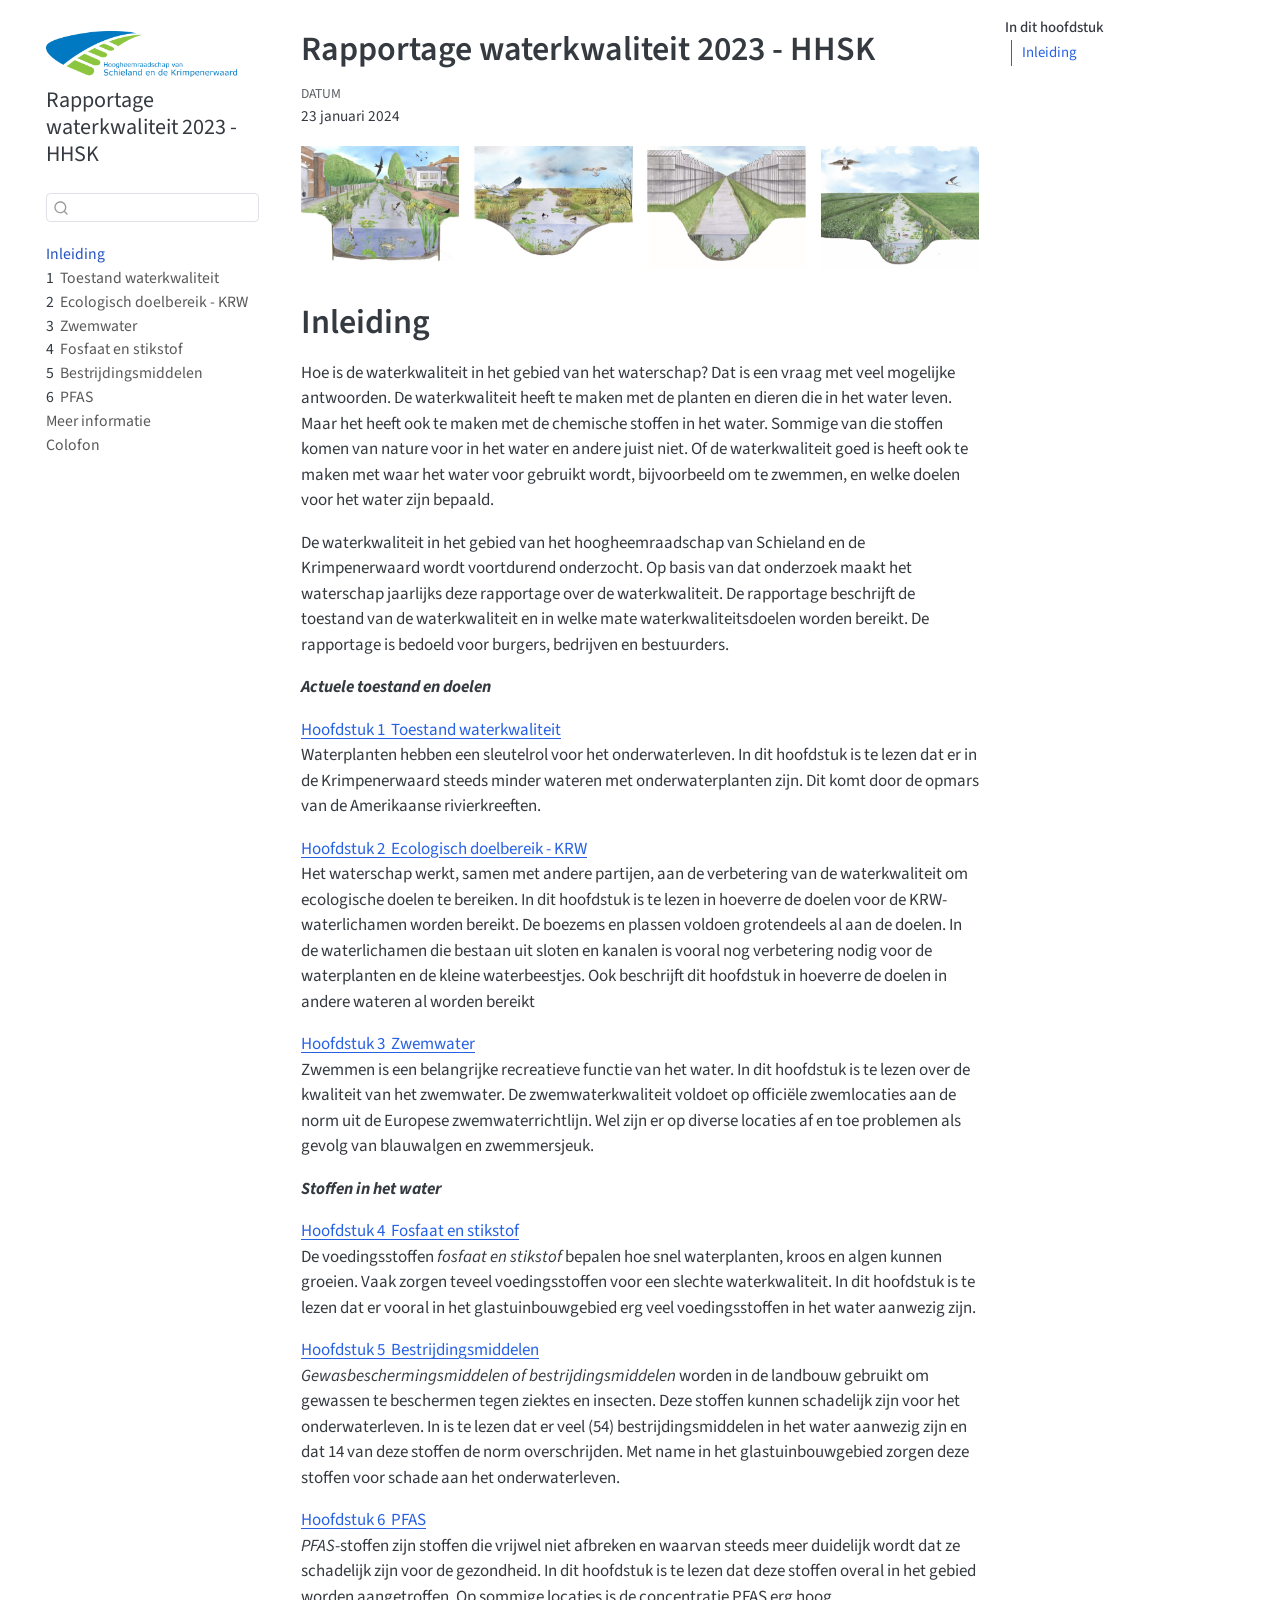
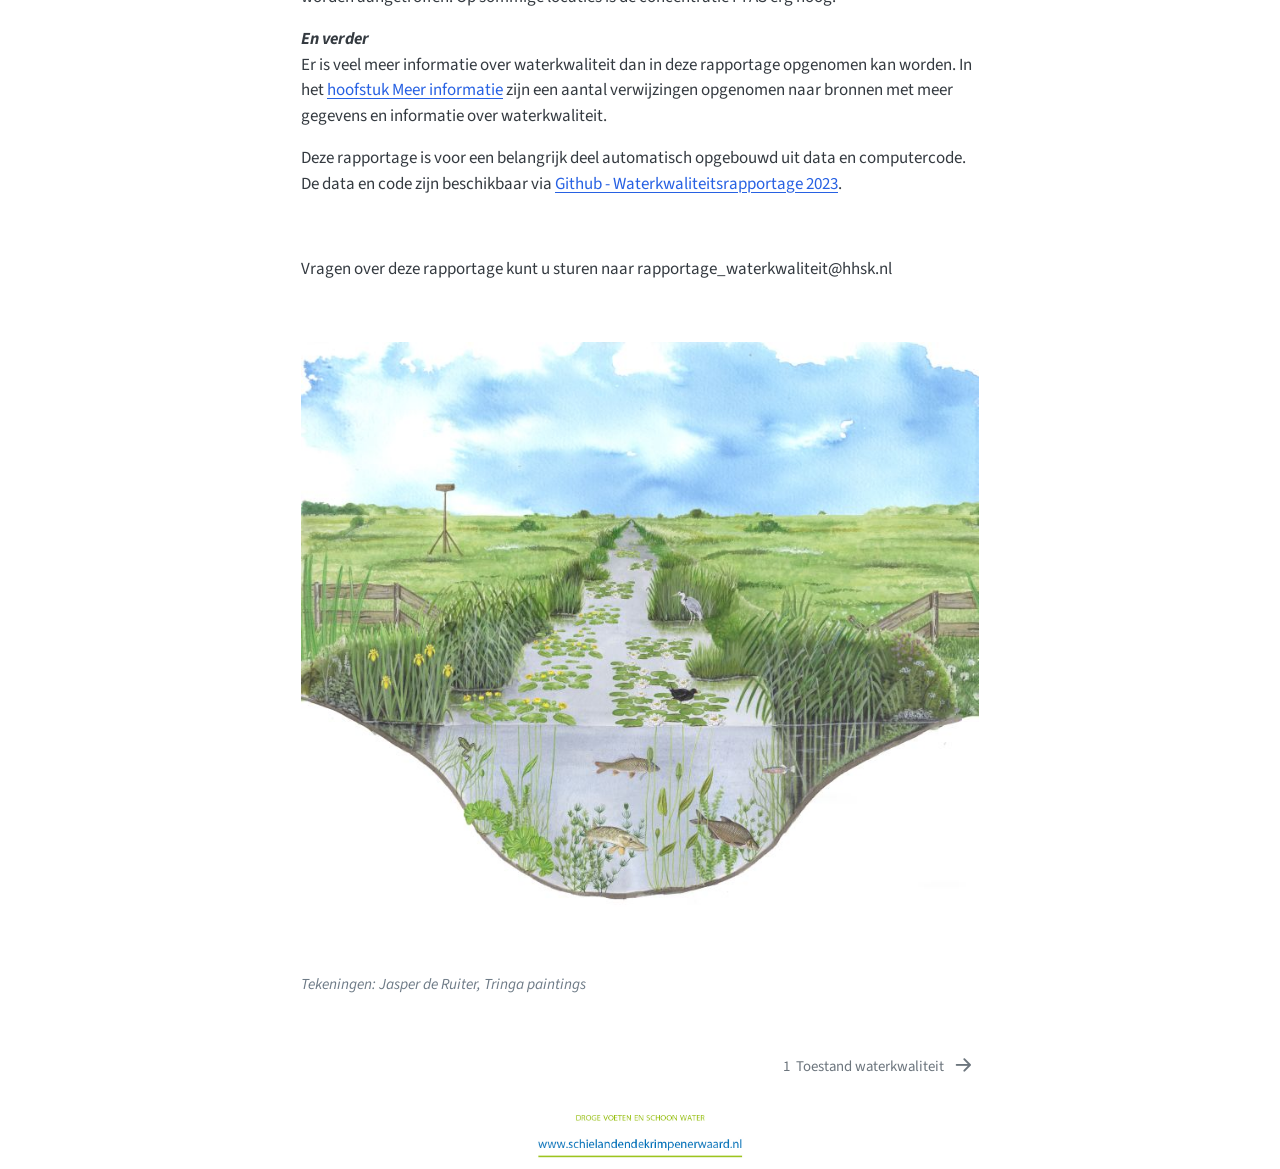
==== _book/index.html @ 118f9ccd "conceptversie" ====
<!DOCTYPE html>
<html xmlns="http://www.w3.org/1999/xhtml" lang="nl" xml:lang="nl"><head>

<meta charset="utf-8">
<meta name="generator" content="quarto-1.4.542">

<meta name="viewport" content="width=device-width, initial-scale=1.0, user-scalable=yes">


<title>Rapportage waterkwaliteit 2023 - HHSK</title>
<style>
code{white-space: pre-wrap;}
span.smallcaps{font-variant: small-caps;}
div.columns{display: flex; gap: min(4vw, 1.5em);}
div.column{flex: auto; overflow-x: auto;}
div.hanging-indent{margin-left: 1.5em; text-indent: -1.5em;}
ul.task-list{list-style: none;}
ul.task-list li input[type="checkbox"] {
  width: 0.8em;
  margin: 0 0.8em 0.2em -1em; /* quarto-specific, see https://github.com/quarto-dev/quarto-cli/issues/4556 */ 
  vertical-align: middle;
}
</style>


<script src="site_libs/quarto-nav/quarto-nav.js"></script>
<script src="site_libs/quarto-nav/headroom.min.js"></script>
<script src="site_libs/clipboard/clipboard.min.js"></script>
<script src="site_libs/quarto-search/autocomplete.umd.js"></script>
<script src="site_libs/quarto-search/fuse.min.js"></script>
<script src="site_libs/quarto-search/quarto-search.js"></script>
<meta name="quarto:offset" content="./">
<link href="./01-zichtbare-toestand.html" rel="next">
<script src="site_libs/quarto-html/quarto.js"></script>
<script src="site_libs/quarto-html/popper.min.js"></script>
<script src="site_libs/quarto-html/tippy.umd.min.js"></script>
<script src="site_libs/quarto-html/anchor.min.js"></script>
<link href="site_libs/quarto-html/tippy.css" rel="stylesheet">
<link href="site_libs/quarto-html/quarto-syntax-highlighting.css" rel="stylesheet" id="quarto-text-highlighting-styles">
<script src="site_libs/bootstrap/bootstrap.min.js"></script>
<link href="site_libs/bootstrap/bootstrap-icons.css" rel="stylesheet">
<link href="site_libs/bootstrap/bootstrap.min.css" rel="stylesheet" id="quarto-bootstrap" data-mode="light">
<script id="quarto-search-options" type="application/json">{
  "location": "sidebar",
  "copy-button": false,
  "collapse-after": 3,
  "panel-placement": "start",
  "type": "textbox",
  "limit": 50,
  "keyboard-shortcut": [
    "f",
    "/",
    "s"
  ],
  "show-item-context": false,
  "language": {
    "search-no-results-text": "Geen resultaten",
    "search-matching-documents-text": "Gevonden documenten",
    "search-copy-link-title": "Kopieer link om te zoeken",
    "search-hide-matches-text": "Extra overeenkomsten verbergen",
    "search-more-match-text": "meer overeenkomst in dit document",
    "search-more-matches-text": "meer overeenkomsten in dit document",
    "search-clear-button-title": "Wissen",
    "search-text-placeholder": "",
    "search-detached-cancel-button-title": "Annuleren",
    "search-submit-button-title": "Verzenden",
    "search-label": "Zoeken"
  }
}</script>


<link rel="stylesheet" href="styles_wklrap.css">
<meta property="og:title" content="Rapportage waterkwaliteit 2023 - HHSK">
<meta property="og:description" content="">
<meta property="og:site_name" content="Rapportage waterkwaliteit 2023 - HHSK">
<meta name="twitter:title" content="Rapportage waterkwaliteit 2023 - HHSK">
<meta name="twitter:description" content="">
<meta name="twitter:card" content="summary">
</head>

<body class="nav-sidebar floating">

<div id="quarto-search-results"></div>
  <header id="quarto-header" class="headroom fixed-top">
  <nav class="quarto-secondary-nav">
    <div class="container-fluid d-flex">
      <button type="button" class="quarto-btn-toggle btn" data-bs-toggle="collapse" data-bs-target=".quarto-sidebar-collapse-item" aria-controls="quarto-sidebar" aria-expanded="false" aria-label="Schakel zijbalknavigatie" onclick="if (window.quartoToggleHeadroom) { window.quartoToggleHeadroom(); }">
        <i class="bi bi-layout-text-sidebar-reverse"></i>
      </button>
        <nav class="quarto-page-breadcrumbs" aria-label="breadcrumb"><ol class="breadcrumb"><li class="breadcrumb-item"><a href="./index.html">Inleiding</a></li></ol></nav>
        <a class="flex-grow-1" role="button" data-bs-toggle="collapse" data-bs-target=".quarto-sidebar-collapse-item" aria-controls="quarto-sidebar" aria-expanded="false" aria-label="Schakel zijbalknavigatie" onclick="if (window.quartoToggleHeadroom) { window.quartoToggleHeadroom(); }">      
        </a>
      <button type="button" class="btn quarto-search-button" aria-label="" onclick="window.quartoOpenSearch();">
        <i class="bi bi-search"></i>
      </button>
    </div>
  </nav>
</header>
<!-- content -->
<div id="quarto-content" class="quarto-container page-columns page-rows-contents page-layout-article">
<!-- sidebar -->
  <nav id="quarto-sidebar" class="sidebar collapse collapse-horizontal quarto-sidebar-collapse-item sidebar-navigation floating overflow-auto">
    <div class="pt-lg-2 mt-2 text-left sidebar-header sidebar-header-stacked">
      <a href="./index.html" class="sidebar-logo-link">
      <img src="./images/logo_hhsk.png" alt="" class="sidebar-logo py-0 d-lg-inline d-none">
      </a>
    <div class="sidebar-title mb-0 py-0">
      <a href="./">Rapportage waterkwaliteit 2023 - HHSK</a> 
    </div>
      </div>
        <div class="mt-2 flex-shrink-0 align-items-center">
        <div class="sidebar-search">
        <div id="quarto-search" class="" title="Zoeken"></div>
        </div>
        </div>
    <div class="sidebar-menu-container"> 
    <ul class="list-unstyled mt-1">
        <li class="sidebar-item">
  <div class="sidebar-item-container"> 
  <a href="./index.html" class="sidebar-item-text sidebar-link active">
 <span class="menu-text">Inleiding</span></a>
  </div>
</li>
        <li class="sidebar-item">
  <div class="sidebar-item-container"> 
  <a href="./01-zichtbare-toestand.html" class="sidebar-item-text sidebar-link">
 <span class="menu-text"><span class="chapter-number">1</span>&nbsp; <span class="chapter-title">Toestand waterkwaliteit</span></span></a>
  </div>
</li>
        <li class="sidebar-item">
  <div class="sidebar-item-container"> 
  <a href="./02-krw.html" class="sidebar-item-text sidebar-link">
 <span class="menu-text"><span class="chapter-number">2</span>&nbsp; <span class="chapter-title">Ecologisch doelbereik - KRW</span></span></a>
  </div>
</li>
        <li class="sidebar-item">
  <div class="sidebar-item-container"> 
  <a href="./04-zwemwater.html" class="sidebar-item-text sidebar-link">
 <span class="menu-text"><span class="chapter-number">3</span>&nbsp; <span class="chapter-title">Zwemwater</span></span></a>
  </div>
</li>
        <li class="sidebar-item">
  <div class="sidebar-item-container"> 
  <a href="./05-nutrienten.html" class="sidebar-item-text sidebar-link">
 <span class="menu-text"><span class="chapter-number">4</span>&nbsp; <span class="chapter-title">Fosfaat en stikstof</span></span></a>
  </div>
</li>
        <li class="sidebar-item">
  <div class="sidebar-item-container"> 
  <a href="./06-bestrijdingsmiddelen.html" class="sidebar-item-text sidebar-link">
 <span class="menu-text"><span class="chapter-number">5</span>&nbsp; <span class="chapter-title">Bestrijdingsmiddelen</span></span></a>
  </div>
</li>
        <li class="sidebar-item">
  <div class="sidebar-item-container"> 
  <a href="./07-PFAS.html" class="sidebar-item-text sidebar-link">
 <span class="menu-text"><span class="chapter-number">6</span>&nbsp; <span class="chapter-title">PFAS</span></span></a>
  </div>
</li>
        <li class="sidebar-item">
  <div class="sidebar-item-container"> 
  <a href="./09-meer_info.html" class="sidebar-item-text sidebar-link">
 <span class="menu-text">Meer informatie</span></a>
  </div>
</li>
        <li class="sidebar-item">
  <div class="sidebar-item-container"> 
  <a href="./98-colofon.html" class="sidebar-item-text sidebar-link">
 <span class="menu-text">Colofon</span></a>
  </div>
</li>
    </ul>
    </div>
</nav>
<div id="quarto-sidebar-glass" class="quarto-sidebar-collapse-item" data-bs-toggle="collapse" data-bs-target=".quarto-sidebar-collapse-item"></div>
<!-- margin-sidebar -->
    <div id="quarto-margin-sidebar" class="sidebar margin-sidebar">
        <nav id="TOC" role="doc-toc" class="toc-active">
    <h2 id="toc-title">In dit hoofdstuk</h2>
   
  <ul>
  <li><a href="#inleiding" id="toc-inleiding" class="nav-link active" data-scroll-target="#inleiding">Inleiding</a></li>
  </ul>
</nav>
    </div>
<!-- main -->
<main class="content" id="quarto-document-content">

<header id="title-block-header" class="quarto-title-block default">
<div class="quarto-title">
<h1 class="title">Rapportage waterkwaliteit 2023 - HHSK</h1>
</div>



<div class="quarto-title-meta">

    
    <div>
    <div class="quarto-title-meta-heading">Datum</div>
    <div class="quarto-title-meta-contents">
      <p class="date">23 januari 2024</p>
    </div>
  </div>
  
    
  </div>
  


</header>


<p><img src="images/vier_watergangen_jdr.jpg" class="img-fluid"></p>
<section id="inleiding" class="level1 unnumbered">
<h1 class="unnumbered">Inleiding</h1>
<p>Hoe is de waterkwaliteit in het gebied van het waterschap? Dat is een vraag met veel mogelijke antwoorden. De waterkwaliteit heeft te maken met de planten en dieren die in het water leven. Maar het heeft ook te maken met de chemische stoffen in het water. Sommige van die stoffen komen van nature voor in het water en andere juist niet. Of de waterkwaliteit goed is heeft ook te maken met waar het water voor gebruikt wordt, bijvoorbeeld om te zwemmen, en welke doelen voor het water zijn bepaald.</p>
<p>De waterkwaliteit in het gebied van het hoogheemraadschap van Schieland en de Krimpenerwaard wordt voortdurend onderzocht. Op basis van dat onderzoek maakt het waterschap jaarlijks deze rapportage over de waterkwaliteit. De rapportage beschrijft de toestand van de waterkwaliteit en in welke mate waterkwaliteitsdoelen worden bereikt. De rapportage is bedoeld voor burgers, bedrijven en bestuurders.</p>
<p><strong><em>Actuele toestand en doelen</em></strong></p>
<p><a href="01-zichtbare-toestand.html" class="quarto-xref">Hoofdstuk&nbsp;<span>1&nbsp; Toestand waterkwaliteit</span></a><br>
Waterplanten hebben een sleutelrol voor het onderwaterleven. In dit hoofdstuk is te lezen dat er in de Krimpenerwaard steeds minder wateren met onderwaterplanten zijn. Dit komt door de opmars van de Amerikaanse rivierkreeften.</p>
<p><a href="02-krw.html" class="quarto-xref">Hoofdstuk&nbsp;<span>2&nbsp; Ecologisch doelbereik - KRW</span></a><br>
Het waterschap werkt, samen met andere partijen, aan de verbetering van de waterkwaliteit om ecologische doelen te bereiken. In dit hoofdstuk is te lezen in hoeverre de doelen voor de KRW-waterlichamen worden bereikt. De boezems en plassen voldoen grotendeels al aan de doelen. In de waterlichamen die bestaan uit sloten en kanalen is vooral nog verbetering nodig voor de waterplanten en de kleine waterbeestjes. Ook beschrijft dit hoofdstuk in hoeverre de doelen in andere wateren al worden bereikt</p>
<p><a href="04-zwemwater.html" class="quarto-xref">Hoofdstuk&nbsp;<span>3&nbsp; Zwemwater</span></a><br>
Zwemmen is een belangrijke recreatieve functie van het water. In dit hoofdstuk is te lezen over de kwaliteit van het zwemwater. De zwemwaterkwaliteit voldoet op officiële zwemlocaties aan de norm uit de Europese zwemwaterrichtlijn. Wel zijn er op diverse locaties af en toe problemen als gevolg van blauwalgen en zwemmersjeuk.</p>
<p><strong><em>Stoffen in het water</em></strong></p>
<p><a href="05-nutrienten.html" class="quarto-xref">Hoofdstuk&nbsp;<span>4&nbsp; Fosfaat en stikstof</span></a><br>
De voedingsstoffen <em>fosfaat en stikstof</em> bepalen hoe snel waterplanten, kroos en algen kunnen groeien. Vaak zorgen teveel voedingsstoffen voor een slechte waterkwaliteit. In dit hoofdstuk is te lezen dat er vooral in het glastuinbouwgebied erg veel voedingsstoffen in het water aanwezig zijn.</p>
<p><a href="06-bestrijdingsmiddelen.html" class="quarto-xref">Hoofdstuk&nbsp;<span>5&nbsp; Bestrijdingsmiddelen</span></a><br>
<em>Gewasbeschermingsmiddelen of bestrijdingsmiddelen</em> worden in de landbouw gebruikt om gewassen te beschermen tegen ziektes en insecten. Deze stoffen kunnen schadelijk zijn voor het onderwaterleven. In is te lezen dat er veel (54) bestrijdingsmiddelen in het water aanwezig zijn en dat 14 van deze stoffen de norm overschrijden. Met name in het glastuinbouwgebied zorgen deze stoffen voor schade aan het onderwaterleven.</p>
<p><a href="07-PFAS.html" class="quarto-xref">Hoofdstuk&nbsp;<span>6&nbsp; PFAS</span></a><br>
<em>PFAS</em>-stoffen zijn stoffen die vrijwel niet afbreken en waarvan steeds meer duidelijk wordt dat ze schadelijk zijn voor de gezondheid. In dit hoofdstuk is te lezen dat deze stoffen overal in het gebied worden aangetroffen. Op sommige locaties is de concentratie PFAS erg hoog.</p>
<p><strong><em>En verder</em></strong><br>
Er is veel meer informatie over waterkwaliteit dan in deze rapportage opgenomen kan worden. In het <a href="09-meer_info.html">hoofstuk Meer informatie</a> zijn een aantal verwijzingen opgenomen naar bronnen met meer gegevens en informatie over waterkwaliteit.</p>
<p>Deze rapportage is voor een belangrijk deel automatisch opgebouwd uit data en computercode. De data en code zijn beschikbaar via <a href="https://github.com/HHSK-wkl/wklrap_2023">Github - Waterkwaliteitsrapportage 2023</a>.</p>
<p><br></p>
<p>Vragen over deze rapportage kunt u sturen naar rapportage_waterkwaliteit@hhsk.nl</p>
<p><br></p>
<div class="quarto-figure quarto-figure-center">
<figure class="figure">
<p><img src="images/zomer_veenweide_full_colour_800px.jpg" class="img-fluid figure-img"></p>
<figcaption><em>Tekeningen: Jasper de Ruiter, Tringa paintings</em></figcaption>
</figure>
</div>


</section>

</main> <!-- /main -->
<script id="quarto-html-after-body" type="application/javascript">
window.document.addEventListener("DOMContentLoaded", function (event) {
  const toggleBodyColorMode = (bsSheetEl) => {
    const mode = bsSheetEl.getAttribute("data-mode");
    const bodyEl = window.document.querySelector("body");
    if (mode === "dark") {
      bodyEl.classList.add("quarto-dark");
      bodyEl.classList.remove("quarto-light");
    } else {
      bodyEl.classList.add("quarto-light");
      bodyEl.classList.remove("quarto-dark");
    }
  }
  const toggleBodyColorPrimary = () => {
    const bsSheetEl = window.document.querySelector("link#quarto-bootstrap");
    if (bsSheetEl) {
      toggleBodyColorMode(bsSheetEl);
    }
  }
  toggleBodyColorPrimary();  
  const icon = "";
  const anchorJS = new window.AnchorJS();
  anchorJS.options = {
    placement: 'right',
    icon: icon
  };
  anchorJS.add('.anchored');
  const isCodeAnnotation = (el) => {
    for (const clz of el.classList) {
      if (clz.startsWith('code-annotation-')) {                     
        return true;
      }
    }
    return false;
  }
  const clipboard = new window.ClipboardJS('.code-copy-button', {
    text: function(trigger) {
      const codeEl = trigger.previousElementSibling.cloneNode(true);
      for (const childEl of codeEl.children) {
        if (isCodeAnnotation(childEl)) {
          childEl.remove();
        }
      }
      return codeEl.innerText;
    }
  });
  clipboard.on('success', function(e) {
    // button target
    const button = e.trigger;
    // don't keep focus
    button.blur();
    // flash "checked"
    button.classList.add('code-copy-button-checked');
    var currentTitle = button.getAttribute("title");
    button.setAttribute("title", "Gekopieerd!");
    let tooltip;
    if (window.bootstrap) {
      button.setAttribute("data-bs-toggle", "tooltip");
      button.setAttribute("data-bs-placement", "left");
      button.setAttribute("data-bs-title", "Gekopieerd!");
      tooltip = new bootstrap.Tooltip(button, 
        { trigger: "manual", 
          customClass: "code-copy-button-tooltip",
          offset: [0, -8]});
      tooltip.show();    
    }
    setTimeout(function() {
      if (tooltip) {
        tooltip.hide();
        button.removeAttribute("data-bs-title");
        button.removeAttribute("data-bs-toggle");
        button.removeAttribute("data-bs-placement");
      }
      button.setAttribute("title", currentTitle);
      button.classList.remove('code-copy-button-checked');
    }, 1000);
    // clear code selection
    e.clearSelection();
  });
  function tippyHover(el, contentFn, onTriggerFn, onUntriggerFn) {
    const config = {
      allowHTML: true,
      maxWidth: 500,
      delay: 100,
      arrow: false,
      appendTo: function(el) {
          return el.parentElement;
      },
      interactive: true,
      interactiveBorder: 10,
      theme: 'quarto',
      placement: 'bottom-start',
    };
    if (contentFn) {
      config.content = contentFn;
    }
    if (onTriggerFn) {
      config.onTrigger = onTriggerFn;
    }
    if (onUntriggerFn) {
      config.onUntrigger = onUntriggerFn;
    }
    window.tippy(el, config); 
  }
  const noterefs = window.document.querySelectorAll('a[role="doc-noteref"]');
  for (var i=0; i<noterefs.length; i++) {
    const ref = noterefs[i];
    tippyHover(ref, function() {
      // use id or data attribute instead here
      let href = ref.getAttribute('data-footnote-href') || ref.getAttribute('href');
      try { href = new URL(href).hash; } catch {}
      const id = href.replace(/^#\/?/, "");
      const note = window.document.getElementById(id);
      return note.innerHTML;
    });
  }
  const xrefs = window.document.querySelectorAll('a.quarto-xref');
  const processXRef = (id, note) => {
    // Strip column container classes
    const stripColumnClz = (el) => {
      el.classList.remove("page-full", "page-columns");
      if (el.children) {
        for (const child of el.children) {
          stripColumnClz(child);
        }
      }
    }
    stripColumnClz(note)
    if (id === null || id.startsWith('sec-')) {
      // Special case sections, only their first couple elements
      const container = document.createElement("div");
      if (note.children && note.children.length > 2) {
        container.appendChild(note.children[0].cloneNode(true));
        for (let i = 1; i < note.children.length; i++) {
          const child = note.children[i];
          if (child.tagName === "P" && child.innerText === "") {
            continue;
          } else {
            container.appendChild(child.cloneNode(true));
            break;
          }
        }
        if (window.Quarto?.typesetMath) {
          window.Quarto.typesetMath(container);
        }
        return container.innerHTML
      } else {
        if (window.Quarto?.typesetMath) {
          window.Quarto.typesetMath(note);
        }
        return note.innerHTML;
      }
    } else {
      // Remove any anchor links if they are present
      const anchorLink = note.querySelector('a.anchorjs-link');
      if (anchorLink) {
        anchorLink.remove();
      }
      if (window.Quarto?.typesetMath) {
        window.Quarto.typesetMath(note);
      }
      return note.innerHTML;
    }
  }
  for (var i=0; i<xrefs.length; i++) {
    const xref = xrefs[i];
    tippyHover(xref, undefined, function(instance) {
      instance.disable();
      let url = xref.getAttribute('href');
      let hash = undefined; 
      if (url.startsWith('#')) {
        hash = url;
      } else {
        try { hash = new URL(url).hash; } catch {}
      }
      if (hash) {
        const id = hash.replace(/^#\/?/, "");
        const note = window.document.getElementById(id);
        if (note !== null) {
          try {
            const html = processXRef(id, note.cloneNode(true));
            instance.setContent(html);
          } finally {
            instance.enable();
            instance.show();
          }
        } else {
          // See if we can fetch this
          fetch(url.split('#')[0])
          .then(res => res.text())
          .then(html => {
            const parser = new DOMParser();
            const htmlDoc = parser.parseFromString(html, "text/html");
            const note = htmlDoc.getElementById(id);
            if (note !== null) {
              const html = processXRef(id, note);
              instance.setContent(html);
            } 
          }).finally(() => {
            instance.enable();
            instance.show();
          });
        }
      } else {
        // See if we can fetch a full url (with no hash to target)
        // This is a special case and we should probably do some content thinning / targeting
        fetch(url)
        .then(res => res.text())
        .then(html => {
          const parser = new DOMParser();
          const htmlDoc = parser.parseFromString(html, "text/html");
          const note = htmlDoc.querySelector('main.content');
          if (note !== null) {
            // This should only happen for chapter cross references
            // (since there is no id in the URL)
            // remove the first header
            if (note.children.length > 0 && note.children[0].tagName === "HEADER") {
              note.children[0].remove();
            }
            const html = processXRef(null, note);
            instance.setContent(html);
          } 
        }).finally(() => {
          instance.enable();
          instance.show();
        });
      }
    }, function(instance) {
    });
  }
      let selectedAnnoteEl;
      const selectorForAnnotation = ( cell, annotation) => {
        let cellAttr = 'data-code-cell="' + cell + '"';
        let lineAttr = 'data-code-annotation="' +  annotation + '"';
        const selector = 'span[' + cellAttr + '][' + lineAttr + ']';
        return selector;
      }
      const selectCodeLines = (annoteEl) => {
        const doc = window.document;
        const targetCell = annoteEl.getAttribute("data-target-cell");
        const targetAnnotation = annoteEl.getAttribute("data-target-annotation");
        const annoteSpan = window.document.querySelector(selectorForAnnotation(targetCell, targetAnnotation));
        const lines = annoteSpan.getAttribute("data-code-lines").split(",");
        const lineIds = lines.map((line) => {
          return targetCell + "-" + line;
        })
        let top = null;
        let height = null;
        let parent = null;
        if (lineIds.length > 0) {
            //compute the position of the single el (top and bottom and make a div)
            const el = window.document.getElementById(lineIds[0]);
            top = el.offsetTop;
            height = el.offsetHeight;
            parent = el.parentElement.parentElement;
          if (lineIds.length > 1) {
            const lastEl = window.document.getElementById(lineIds[lineIds.length - 1]);
            const bottom = lastEl.offsetTop + lastEl.offsetHeight;
            height = bottom - top;
          }
          if (top !== null && height !== null && parent !== null) {
            // cook up a div (if necessary) and position it 
            let div = window.document.getElementById("code-annotation-line-highlight");
            if (div === null) {
              div = window.document.createElement("div");
              div.setAttribute("id", "code-annotation-line-highlight");
              div.style.position = 'absolute';
              parent.appendChild(div);
            }
            div.style.top = top - 2 + "px";
            div.style.height = height + 4 + "px";
            div.style.left = 0;
            let gutterDiv = window.document.getElementById("code-annotation-line-highlight-gutter");
            if (gutterDiv === null) {
              gutterDiv = window.document.createElement("div");
              gutterDiv.setAttribute("id", "code-annotation-line-highlight-gutter");
              gutterDiv.style.position = 'absolute';
              const codeCell = window.document.getElementById(targetCell);
              const gutter = codeCell.querySelector('.code-annotation-gutter');
              gutter.appendChild(gutterDiv);
            }
            gutterDiv.style.top = top - 2 + "px";
            gutterDiv.style.height = height + 4 + "px";
          }
          selectedAnnoteEl = annoteEl;
        }
      };
      const unselectCodeLines = () => {
        const elementsIds = ["code-annotation-line-highlight", "code-annotation-line-highlight-gutter"];
        elementsIds.forEach((elId) => {
          const div = window.document.getElementById(elId);
          if (div) {
            div.remove();
          }
        });
        selectedAnnoteEl = undefined;
      };
        // Handle positioning of the toggle
    window.addEventListener(
      "resize",
      throttle(() => {
        elRect = undefined;
        if (selectedAnnoteEl) {
          selectCodeLines(selectedAnnoteEl);
        }
      }, 10)
    );
    function throttle(fn, ms) {
    let throttle = false;
    let timer;
      return (...args) => {
        if(!throttle) { // first call gets through
            fn.apply(this, args);
            throttle = true;
        } else { // all the others get throttled
            if(timer) clearTimeout(timer); // cancel #2
            timer = setTimeout(() => {
              fn.apply(this, args);
              timer = throttle = false;
            }, ms);
        }
      };
    }
      // Attach click handler to the DT
      const annoteDls = window.document.querySelectorAll('dt[data-target-cell]');
      for (const annoteDlNode of annoteDls) {
        annoteDlNode.addEventListener('click', (event) => {
          const clickedEl = event.target;
          if (clickedEl !== selectedAnnoteEl) {
            unselectCodeLines();
            const activeEl = window.document.querySelector('dt[data-target-cell].code-annotation-active');
            if (activeEl) {
              activeEl.classList.remove('code-annotation-active');
            }
            selectCodeLines(clickedEl);
            clickedEl.classList.add('code-annotation-active');
          } else {
            // Unselect the line
            unselectCodeLines();
            clickedEl.classList.remove('code-annotation-active');
          }
        });
      }
  const findCites = (el) => {
    const parentEl = el.parentElement;
    if (parentEl) {
      const cites = parentEl.dataset.cites;
      if (cites) {
        return {
          el,
          cites: cites.split(' ')
        };
      } else {
        return findCites(el.parentElement)
      }
    } else {
      return undefined;
    }
  };
  var bibliorefs = window.document.querySelectorAll('a[role="doc-biblioref"]');
  for (var i=0; i<bibliorefs.length; i++) {
    const ref = bibliorefs[i];
    const citeInfo = findCites(ref);
    if (citeInfo) {
      tippyHover(citeInfo.el, function() {
        var popup = window.document.createElement('div');
        citeInfo.cites.forEach(function(cite) {
          var citeDiv = window.document.createElement('div');
          citeDiv.classList.add('hanging-indent');
          citeDiv.classList.add('csl-entry');
          var biblioDiv = window.document.getElementById('ref-' + cite);
          if (biblioDiv) {
            citeDiv.innerHTML = biblioDiv.innerHTML;
          }
          popup.appendChild(citeDiv);
        });
        return popup.innerHTML;
      });
    }
  }
});
</script>
<nav class="page-navigation">
  <div class="nav-page nav-page-previous">
  </div>
  <div class="nav-page nav-page-next">
      <a href="./01-zichtbare-toestand.html" class="pagination-link" aria-label="<span class='chapter-number'>1</span>&nbsp; <span class='chapter-title'>Toestand waterkwaliteit</span>">
        <span class="nav-page-text"><span class="chapter-number">1</span>&nbsp; <span class="chapter-title">Toestand waterkwaliteit</span></span> <i class="bi bi-arrow-right-short"></i>
      </a>
  </div>
</nav>
</div> <!-- /content -->
<footer class="footer">
  <div class="nav-footer">
    <div class="nav-footer-left">
      &nbsp;
    </div>   
    <div class="nav-footer-center">
<p><img src="images/schonevoeten.png" class="img-fluid" style="width:50.0%"></p>
</div>
    <div class="nav-footer-right">
      &nbsp;
    </div>
  </div>
</footer>




</body></html>
---- _book/site_libs/quarto-html/tippy.css ----
.tippy-box[data-animation=fade][data-state=hidden]{opacity:0}[data-tippy-root]{max-width:calc(100vw - 10px)}.tippy-box{position:relative;background-color:#333;color:#fff;border-radius:4px;font-size:14px;line-height:1.4;white-space:normal;outline:0;transition-property:transform,visibility,opacity}.tippy-box[data-placement^=top]>.tippy-arrow{bottom:0}.tippy-box[data-placement^=top]>.tippy-arrow:before{bottom:-7px;left:0;border-width:8px 8px 0;border-top-color:initial;transform-origin:center top}.tippy-box[data-placement^=bottom]>.tippy-arrow{top:0}.tippy-box[data-placement^=bottom]>.tippy-arrow:before{top:-7px;left:0;border-width:0 8px 8px;border-bottom-color:initial;transform-origin:center bottom}.tippy-box[data-placement^=left]>.tippy-arrow{right:0}.tippy-box[data-placement^=left]>.tippy-arrow:before{border-width:8px 0 8px 8px;border-left-color:initial;right:-7px;transform-origin:center left}.tippy-box[data-placement^=right]>.tippy-arrow{left:0}.tippy-box[data-placement^=right]>.tippy-arrow:before{left:-7px;border-width:8px 8px 8px 0;border-right-color:initial;transform-origin:center right}.tippy-box[data-inertia][data-state=visible]{transition-timing-function:cubic-bezier(.54,1.5,.38,1.11)}.tippy-arrow{width:16px;height:16px;color:#333}.tippy-arrow:before{content:"";position:absolute;border-color:transparent;border-style:solid}.tippy-content{position:relative;padding:5px 9px;z-index:1}
---- _book/site_libs/quarto-html/quarto-syntax-highlighting.css ----
/* quarto syntax highlight colors */
:root {
  --quarto-hl-ot-color: #003B4F;
  --quarto-hl-at-color: #657422;
  --quarto-hl-ss-color: #20794D;
  --quarto-hl-an-color: #5E5E5E;
  --quarto-hl-fu-color: #4758AB;
  --quarto-hl-st-color: #20794D;
  --quarto-hl-cf-color: #003B4F;
  --quarto-hl-op-color: #5E5E5E;
  --quarto-hl-er-color: #AD0000;
  --quarto-hl-bn-color: #AD0000;
  --quarto-hl-al-color: #AD0000;
  --quarto-hl-va-color: #111111;
  --quarto-hl-bu-color: inherit;
  --quarto-hl-ex-color: inherit;
  --quarto-hl-pp-color: #AD0000;
  --quarto-hl-in-color: #5E5E5E;
  --quarto-hl-vs-color: #20794D;
  --quarto-hl-wa-color: #5E5E5E;
  --quarto-hl-do-color: #5E5E5E;
  --quarto-hl-im-color: #00769E;
  --quarto-hl-ch-color: #20794D;
  --quarto-hl-dt-color: #AD0000;
  --quarto-hl-fl-color: #AD0000;
  --quarto-hl-co-color: #5E5E5E;
  --quarto-hl-cv-color: #5E5E5E;
  --quarto-hl-cn-color: #8f5902;
  --quarto-hl-sc-color: #5E5E5E;
  --quarto-hl-dv-color: #AD0000;
  --quarto-hl-kw-color: #003B4F;
}

/* other quarto variables */
:root {
  --quarto-font-monospace: SFMono-Regular, Menlo, Monaco, Consolas, "Liberation Mono", "Courier New", monospace;
}

pre > code.sourceCode > span {
  color: #003B4F;
}

code span {
  color: #003B4F;
}

code.sourceCode > span {
  color: #003B4F;
}

div.sourceCode,
div.sourceCode pre.sourceCode {
  color: #003B4F;
}

code span.ot {
  color: #003B4F;
  font-style: inherit;
}

code span.at {
  color: #657422;
  font-style: inherit;
}

code span.ss {
  color: #20794D;
  font-style: inherit;
}

code span.an {
  color: #5E5E5E;
  font-style: inherit;
}

code span.fu {
  color: #4758AB;
  font-style: inherit;
}

code span.st {
  color: #20794D;
  font-style: inherit;
}

code span.cf {
  color: #003B4F;
  font-style: inherit;
}

code span.op {
  color: #5E5E5E;
  font-style: inherit;
}

code span.er {
  color: #AD0000;
  font-style: inherit;
}

code span.bn {
  color: #AD0000;
  font-style: inherit;
}

code span.al {
  color: #AD0000;
  font-style: inherit;
}

code span.va {
  color: #111111;
  font-style: inherit;
}

code span.bu {
  font-style: inherit;
}

code span.ex {
  font-style: inherit;
}

code span.pp {
  color: #AD0000;
  font-style: inherit;
}

code span.in {
  color: #5E5E5E;
  font-style: inherit;
}

code span.vs {
  color: #20794D;
  font-style: inherit;
}

code span.wa {
  color: #5E5E5E;
  font-style: italic;
}

code span.do {
  color: #5E5E5E;
  font-style: italic;
}

code span.im {
  color: #00769E;
  font-style: inherit;
}

code span.ch {
  color: #20794D;
  font-style: inherit;
}

code span.dt {
  color: #AD0000;
  font-style: inherit;
}

code span.fl {
  color: #AD0000;
  font-style: inherit;
}

code span.co {
  color: #5E5E5E;
  font-style: inherit;
}

code span.cv {
  color: #5E5E5E;
  font-style: italic;
}

code span.cn {
  color: #8f5902;
  font-style: inherit;
}

code span.sc {
  color: #5E5E5E;
  font-style: inherit;
}

code span.dv {
  color: #AD0000;
  font-style: inherit;
}

code span.kw {
  color: #003B4F;
  font-style: inherit;
}

.prevent-inlining {
  content: "</";
}

/*# sourceMappingURL=debc5d5d77c3f9108843748ff7464032.css.map */
---- _book/styles_wklrap.css ----
/*!
 * Bootstrap v3.3.7 (http://getbootstrap.com)
 * Copyright 2011-2016 Twitter, Inc.
 * Licensed under MIT (https://github.com/twbs/bootstrap/blob/master/LICENSE)
 *//*! normalize.css v3.0.3 | MIT License | github.com/necolas/normalize.css */

/*
EDITS JT
#0079c2 - HHSKBLAUW
#8dc63f - HHSKGROEN
#616161 - HHSKGRIJS
#C25100 - Oranje


- html font-family Verdana
- h1-h6 hhskblauw

*/

.oranje{
  color:#C25100;
}

.grijs{
  color:#616161;
}

.blauw{
  color:#0079c2;
}

.leaflet-label{
  border-width:1px;
  border-color:#0079c2; /*HHSK blauw*/
}

.leaflet-control-layers{
  color:#0079c2; /*HHSK blauw*/
  font-family:Verdana,"Helvetica Neue",Helvetica,Arial,sans-serif;
}

.samenvatting{
  font-size: 1.1em;
  font-weight: 500;
  line-height: 1.5;
}




.samenvatting .table>:not(caption)>*>*{
   border: hidden;
   padding: .1rem .1rem;
}



#screenshot{
  border: 1px solid #ccc;
}

.footnotes{
  font-size: 0.8em;
}

.quarto-figure .leaflet{
  text-align: left;
}
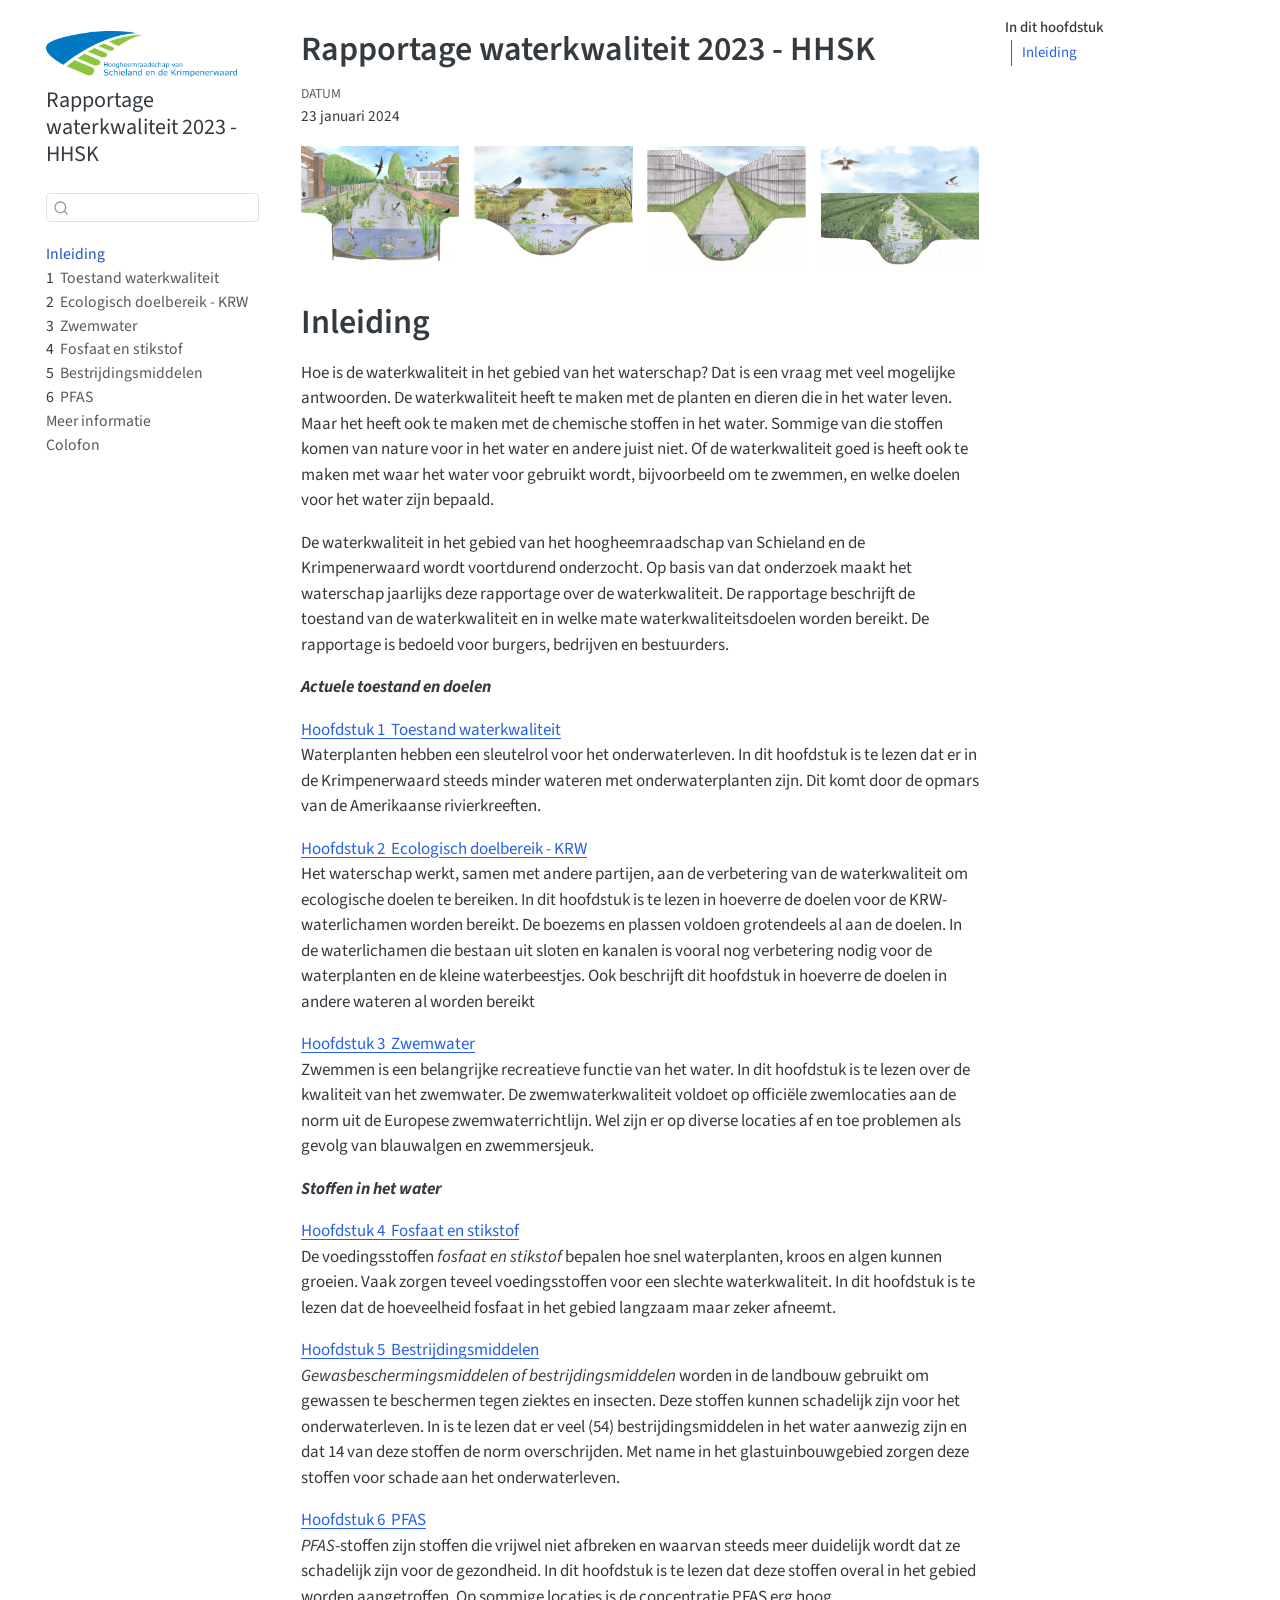
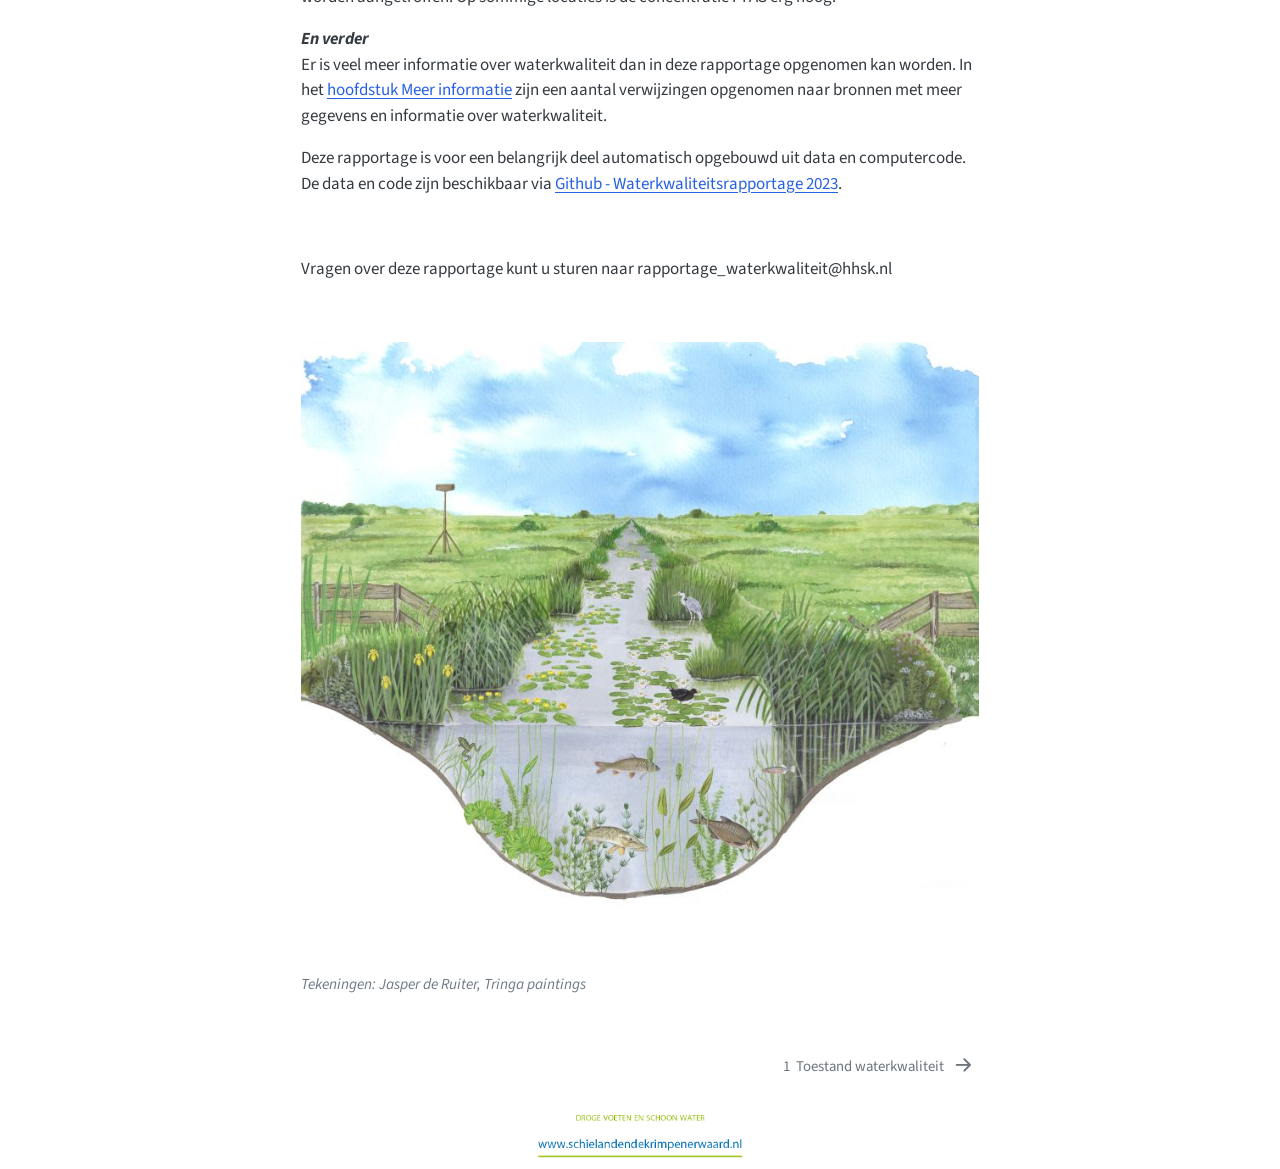
==== commit 30c3c189: "update rapportage" ====
--- a/_book/index.html
+++ b/_book/index.html
@@ -225,13 +225,13 @@
 Zwemmen is een belangrijke recreatieve functie van het water. In dit hoofdstuk is te lezen over de kwaliteit van het zwemwater. De zwemwaterkwaliteit voldoet op officiële zwemlocaties aan de norm uit de Europese zwemwaterrichtlijn. Wel zijn er op diverse locaties af en toe problemen als gevolg van blauwalgen en zwemmersjeuk.</p>
 <p><strong><em>Stoffen in het water</em></strong></p>
 <p><a href="05-nutrienten.html" class="quarto-xref">Hoofdstuk&nbsp;<span>4&nbsp; Fosfaat en stikstof</span></a><br>
-De voedingsstoffen <em>fosfaat en stikstof</em> bepalen hoe snel waterplanten, kroos en algen kunnen groeien. Vaak zorgen teveel voedingsstoffen voor een slechte waterkwaliteit. In dit hoofdstuk is te lezen dat er vooral in het glastuinbouwgebied erg veel voedingsstoffen in het water aanwezig zijn.</p>
+De voedingsstoffen <em>fosfaat en stikstof</em> bepalen hoe snel waterplanten, kroos en algen kunnen groeien. Vaak zorgen teveel voedingsstoffen voor een slechte waterkwaliteit. In dit hoofdstuk is te lezen dat de hoeveelheid fosfaat in het gebied langzaam maar zeker afneemt.</p>
 <p><a href="06-bestrijdingsmiddelen.html" class="quarto-xref">Hoofdstuk&nbsp;<span>5&nbsp; Bestrijdingsmiddelen</span></a><br>
 <em>Gewasbeschermingsmiddelen of bestrijdingsmiddelen</em> worden in de landbouw gebruikt om gewassen te beschermen tegen ziektes en insecten. Deze stoffen kunnen schadelijk zijn voor het onderwaterleven. In is te lezen dat er veel (54) bestrijdingsmiddelen in het water aanwezig zijn en dat 14 van deze stoffen de norm overschrijden. Met name in het glastuinbouwgebied zorgen deze stoffen voor schade aan het onderwaterleven.</p>
 <p><a href="07-PFAS.html" class="quarto-xref">Hoofdstuk&nbsp;<span>6&nbsp; PFAS</span></a><br>
 <em>PFAS</em>-stoffen zijn stoffen die vrijwel niet afbreken en waarvan steeds meer duidelijk wordt dat ze schadelijk zijn voor de gezondheid. In dit hoofdstuk is te lezen dat deze stoffen overal in het gebied worden aangetroffen. Op sommige locaties is de concentratie PFAS erg hoog.</p>
 <p><strong><em>En verder</em></strong><br>
-Er is veel meer informatie over waterkwaliteit dan in deze rapportage opgenomen kan worden. In het <a href="09-meer_info.html">hoofstuk Meer informatie</a> zijn een aantal verwijzingen opgenomen naar bronnen met meer gegevens en informatie over waterkwaliteit.</p>
+Er is veel meer informatie over waterkwaliteit dan in deze rapportage opgenomen kan worden. In het <a href="09-meer_info.html">hoofdstuk Meer informatie</a> zijn een aantal verwijzingen opgenomen naar bronnen met meer gegevens en informatie over waterkwaliteit.</p>
 <p>Deze rapportage is voor een belangrijk deel automatisch opgebouwd uit data en computercode. De data en code zijn beschikbaar via <a href="https://github.com/HHSK-wkl/wklrap_2023">Github - Waterkwaliteitsrapportage 2023</a>.</p>
 <p><br></p>
 <p>Vragen over deze rapportage kunt u sturen naar rapportage_waterkwaliteit@hhsk.nl</p>
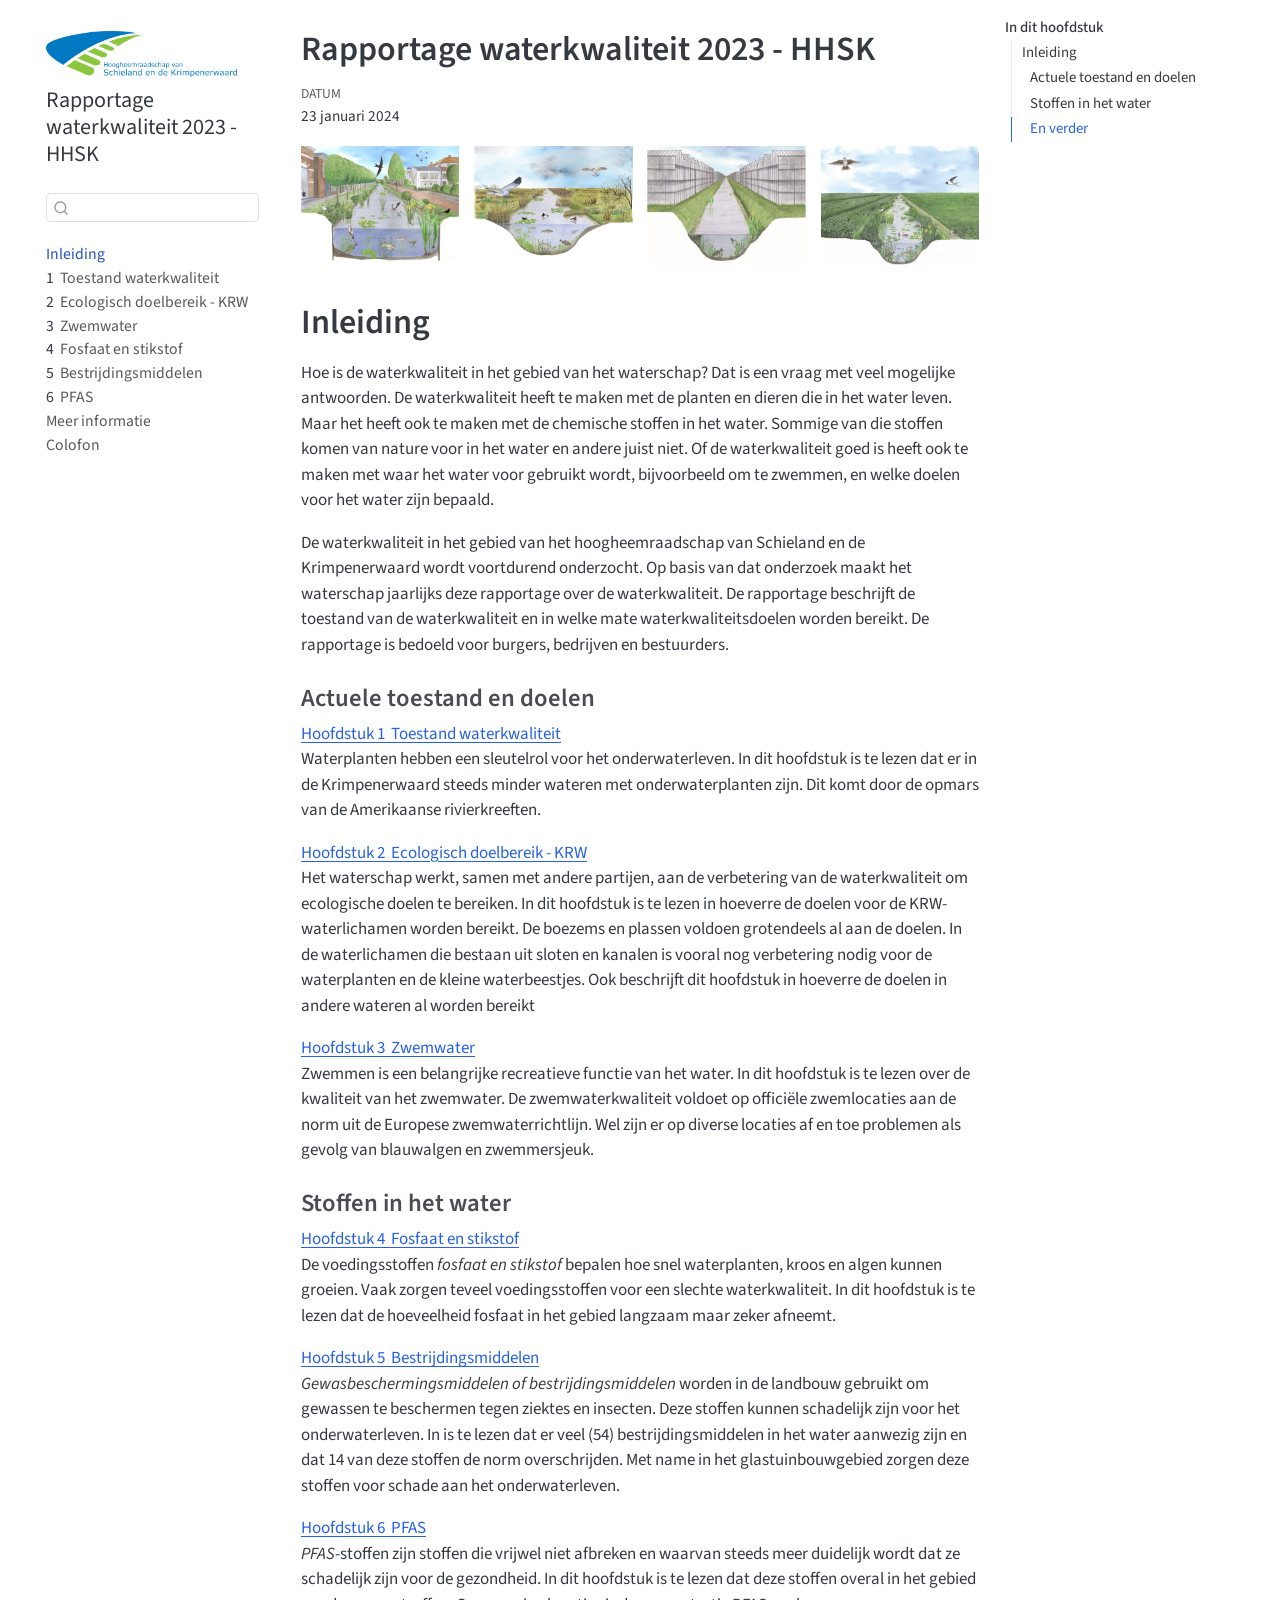
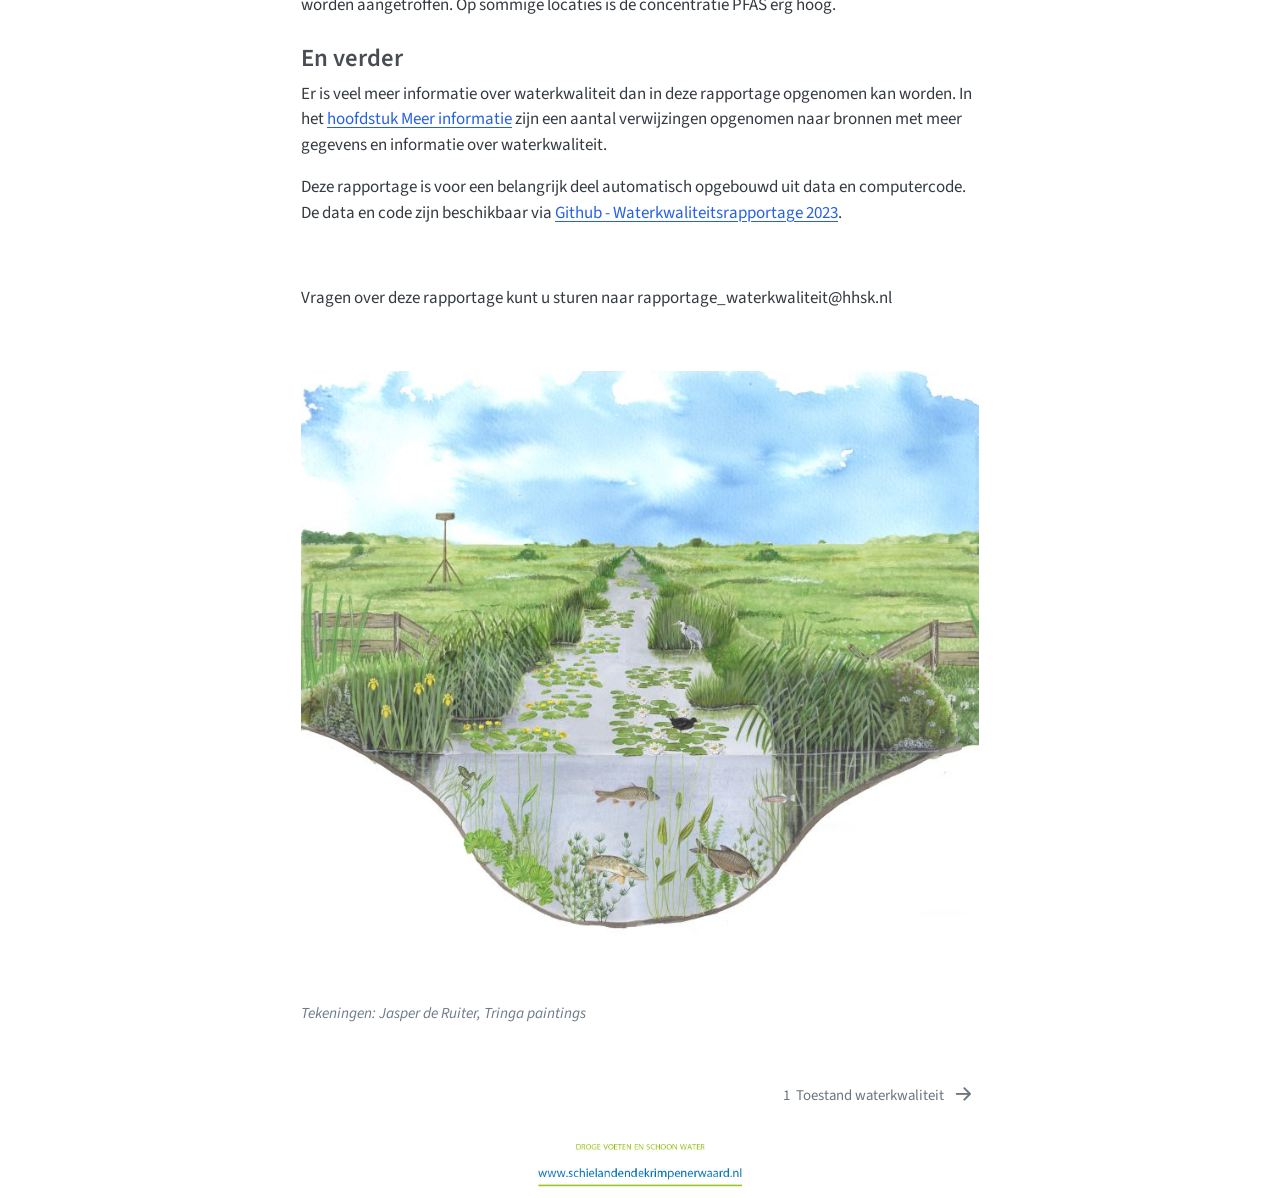
==== commit 05dedb49: "nieuwe versie rapportage" ====
--- a/_book/index.html
+++ b/_book/index.html
@@ -179,7 +179,12 @@
     <h2 id="toc-title">In dit hoofdstuk</h2>
    
   <ul>
-  <li><a href="#inleiding" id="toc-inleiding" class="nav-link active" data-scroll-target="#inleiding">Inleiding</a></li>
+  <li><a href="#inleiding" id="toc-inleiding" class="nav-link active" data-scroll-target="#inleiding">Inleiding</a>
+  <ul class="collapse">
+  <li><a href="#actuele-toestand-en-doelen" id="toc-actuele-toestand-en-doelen" class="nav-link" data-scroll-target="#actuele-toestand-en-doelen">Actuele toestand en doelen</a></li>
+  <li><a href="#stoffen-in-het-water" id="toc-stoffen-in-het-water" class="nav-link" data-scroll-target="#stoffen-in-het-water">Stoffen in het water</a></li>
+  <li><a href="#en-verder" id="toc-en-verder" class="nav-link" data-scroll-target="#en-verder">En verder</a></li>
+  </ul></li>
   </ul>
 </nav>
     </div>
@@ -216,22 +221,28 @@
 <h1 class="unnumbered">Inleiding</h1>
 <p>Hoe is de waterkwaliteit in het gebied van het waterschap? Dat is een vraag met veel mogelijke antwoorden. De waterkwaliteit heeft te maken met de planten en dieren die in het water leven. Maar het heeft ook te maken met de chemische stoffen in het water. Sommige van die stoffen komen van nature voor in het water en andere juist niet. Of de waterkwaliteit goed is heeft ook te maken met waar het water voor gebruikt wordt, bijvoorbeeld om te zwemmen, en welke doelen voor het water zijn bepaald.</p>
 <p>De waterkwaliteit in het gebied van het hoogheemraadschap van Schieland en de Krimpenerwaard wordt voortdurend onderzocht. Op basis van dat onderzoek maakt het waterschap jaarlijks deze rapportage over de waterkwaliteit. De rapportage beschrijft de toestand van de waterkwaliteit en in welke mate waterkwaliteitsdoelen worden bereikt. De rapportage is bedoeld voor burgers, bedrijven en bestuurders.</p>
-<p><strong><em>Actuele toestand en doelen</em></strong></p>
+<section id="actuele-toestand-en-doelen" class="level3">
+<h3 class="anchored" data-anchor-id="actuele-toestand-en-doelen">Actuele toestand en doelen</h3>
 <p><a href="01-zichtbare-toestand.html" class="quarto-xref">Hoofdstuk&nbsp;<span>1&nbsp; Toestand waterkwaliteit</span></a><br>
 Waterplanten hebben een sleutelrol voor het onderwaterleven. In dit hoofdstuk is te lezen dat er in de Krimpenerwaard steeds minder wateren met onderwaterplanten zijn. Dit komt door de opmars van de Amerikaanse rivierkreeften.</p>
 <p><a href="02-krw.html" class="quarto-xref">Hoofdstuk&nbsp;<span>2&nbsp; Ecologisch doelbereik - KRW</span></a><br>
 Het waterschap werkt, samen met andere partijen, aan de verbetering van de waterkwaliteit om ecologische doelen te bereiken. In dit hoofdstuk is te lezen in hoeverre de doelen voor de KRW-waterlichamen worden bereikt. De boezems en plassen voldoen grotendeels al aan de doelen. In de waterlichamen die bestaan uit sloten en kanalen is vooral nog verbetering nodig voor de waterplanten en de kleine waterbeestjes. Ook beschrijft dit hoofdstuk in hoeverre de doelen in andere wateren al worden bereikt</p>
 <p><a href="04-zwemwater.html" class="quarto-xref">Hoofdstuk&nbsp;<span>3&nbsp; Zwemwater</span></a><br>
 Zwemmen is een belangrijke recreatieve functie van het water. In dit hoofdstuk is te lezen over de kwaliteit van het zwemwater. De zwemwaterkwaliteit voldoet op officiële zwemlocaties aan de norm uit de Europese zwemwaterrichtlijn. Wel zijn er op diverse locaties af en toe problemen als gevolg van blauwalgen en zwemmersjeuk.</p>
-<p><strong><em>Stoffen in het water</em></strong></p>
+<div style="page-break-after: always;"></div>
+</section>
+<section id="stoffen-in-het-water" class="level3">
+<h3 class="anchored" data-anchor-id="stoffen-in-het-water">Stoffen in het water</h3>
 <p><a href="05-nutrienten.html" class="quarto-xref">Hoofdstuk&nbsp;<span>4&nbsp; Fosfaat en stikstof</span></a><br>
 De voedingsstoffen <em>fosfaat en stikstof</em> bepalen hoe snel waterplanten, kroos en algen kunnen groeien. Vaak zorgen teveel voedingsstoffen voor een slechte waterkwaliteit. In dit hoofdstuk is te lezen dat de hoeveelheid fosfaat in het gebied langzaam maar zeker afneemt.</p>
 <p><a href="06-bestrijdingsmiddelen.html" class="quarto-xref">Hoofdstuk&nbsp;<span>5&nbsp; Bestrijdingsmiddelen</span></a><br>
 <em>Gewasbeschermingsmiddelen of bestrijdingsmiddelen</em> worden in de landbouw gebruikt om gewassen te beschermen tegen ziektes en insecten. Deze stoffen kunnen schadelijk zijn voor het onderwaterleven. In is te lezen dat er veel (54) bestrijdingsmiddelen in het water aanwezig zijn en dat 14 van deze stoffen de norm overschrijden. Met name in het glastuinbouwgebied zorgen deze stoffen voor schade aan het onderwaterleven.</p>
 <p><a href="07-PFAS.html" class="quarto-xref">Hoofdstuk&nbsp;<span>6&nbsp; PFAS</span></a><br>
 <em>PFAS</em>-stoffen zijn stoffen die vrijwel niet afbreken en waarvan steeds meer duidelijk wordt dat ze schadelijk zijn voor de gezondheid. In dit hoofdstuk is te lezen dat deze stoffen overal in het gebied worden aangetroffen. Op sommige locaties is de concentratie PFAS erg hoog.</p>
-<p><strong><em>En verder</em></strong><br>
-Er is veel meer informatie over waterkwaliteit dan in deze rapportage opgenomen kan worden. In het <a href="09-meer_info.html">hoofdstuk Meer informatie</a> zijn een aantal verwijzingen opgenomen naar bronnen met meer gegevens en informatie over waterkwaliteit.</p>
+</section>
+<section id="en-verder" class="level3">
+<h3 class="anchored" data-anchor-id="en-verder">En verder</h3>
+<p>Er is veel meer informatie over waterkwaliteit dan in deze rapportage opgenomen kan worden. In het <a href="09-meer_info.html">hoofdstuk Meer informatie</a> zijn een aantal verwijzingen opgenomen naar bronnen met meer gegevens en informatie over waterkwaliteit.</p>
 <p>Deze rapportage is voor een belangrijk deel automatisch opgebouwd uit data en computercode. De data en code zijn beschikbaar via <a href="https://github.com/HHSK-wkl/wklrap_2023">Github - Waterkwaliteitsrapportage 2023</a>.</p>
 <p><br></p>
 <p>Vragen over deze rapportage kunt u sturen naar rapportage_waterkwaliteit@hhsk.nl</p>
@@ -244,6 +255,7 @@
 </div>
 
 
+</section>
 </section>
 
 </main> <!-- /main -->
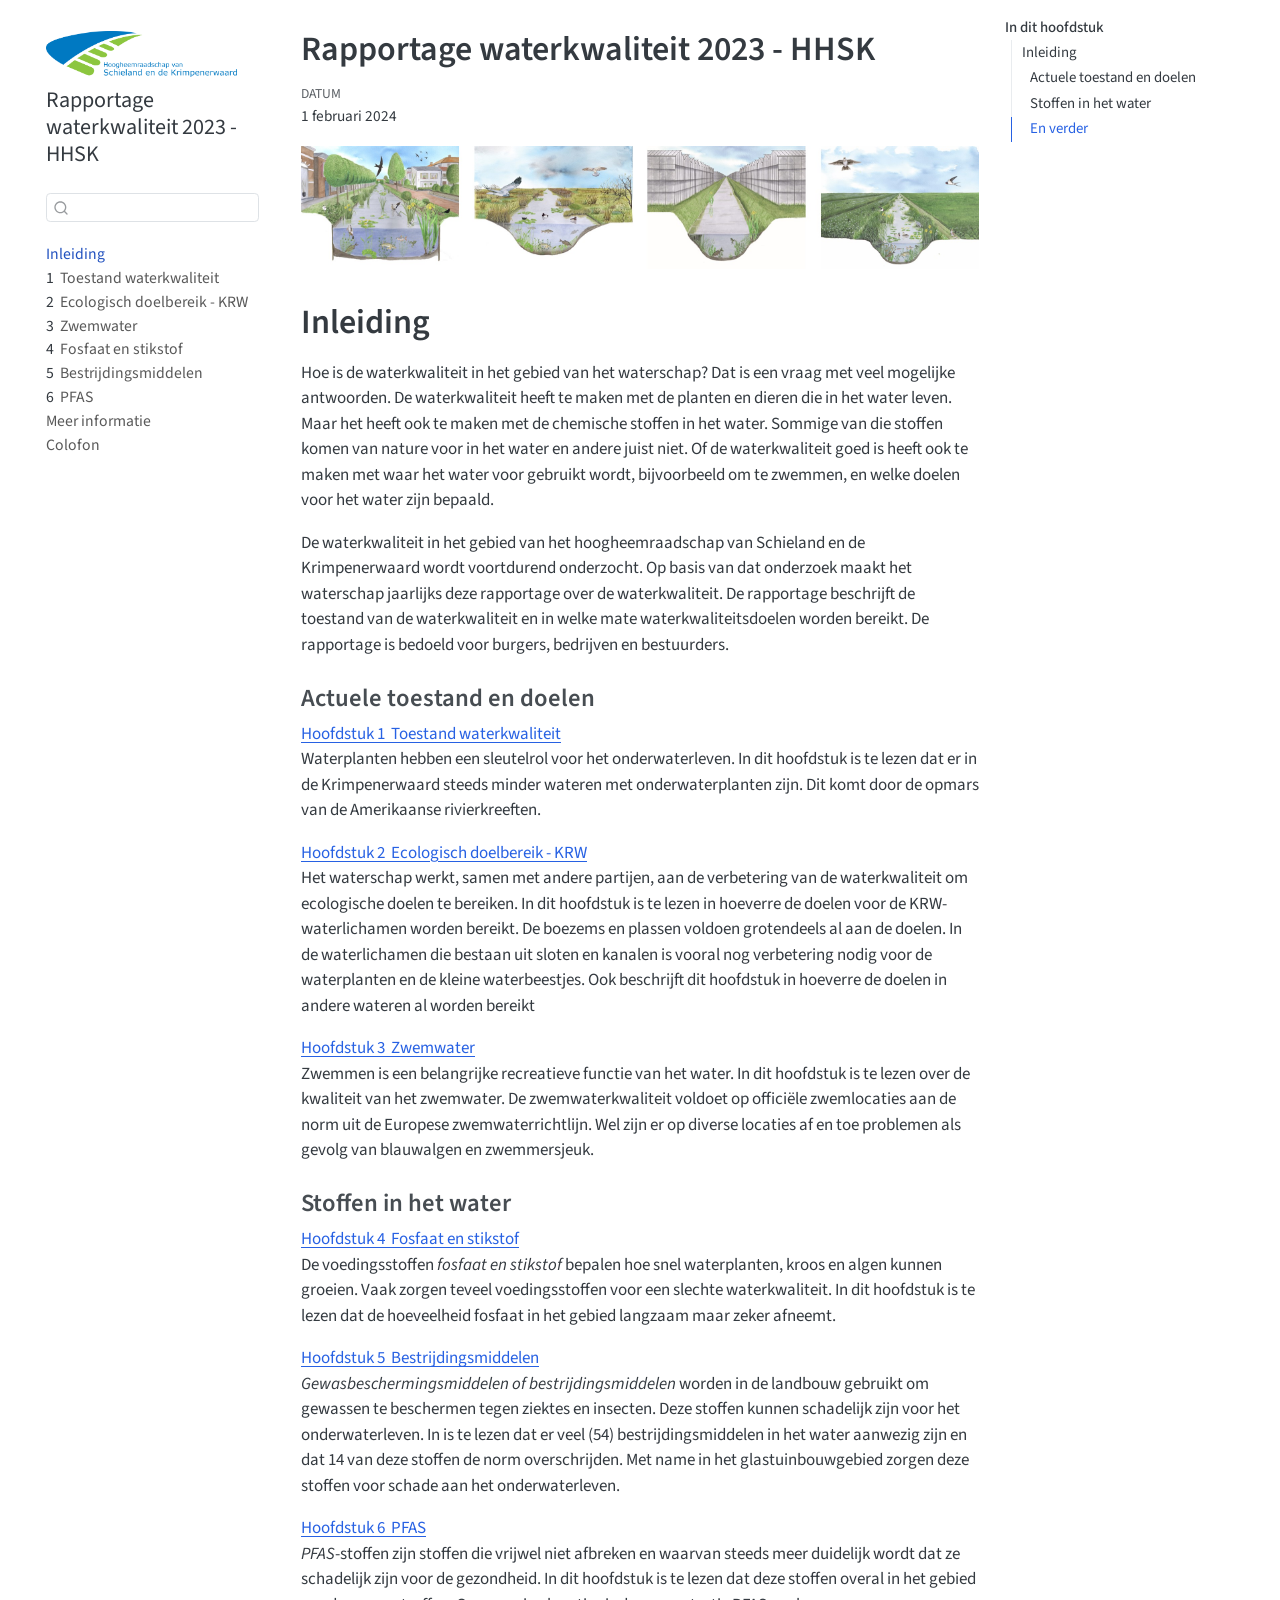
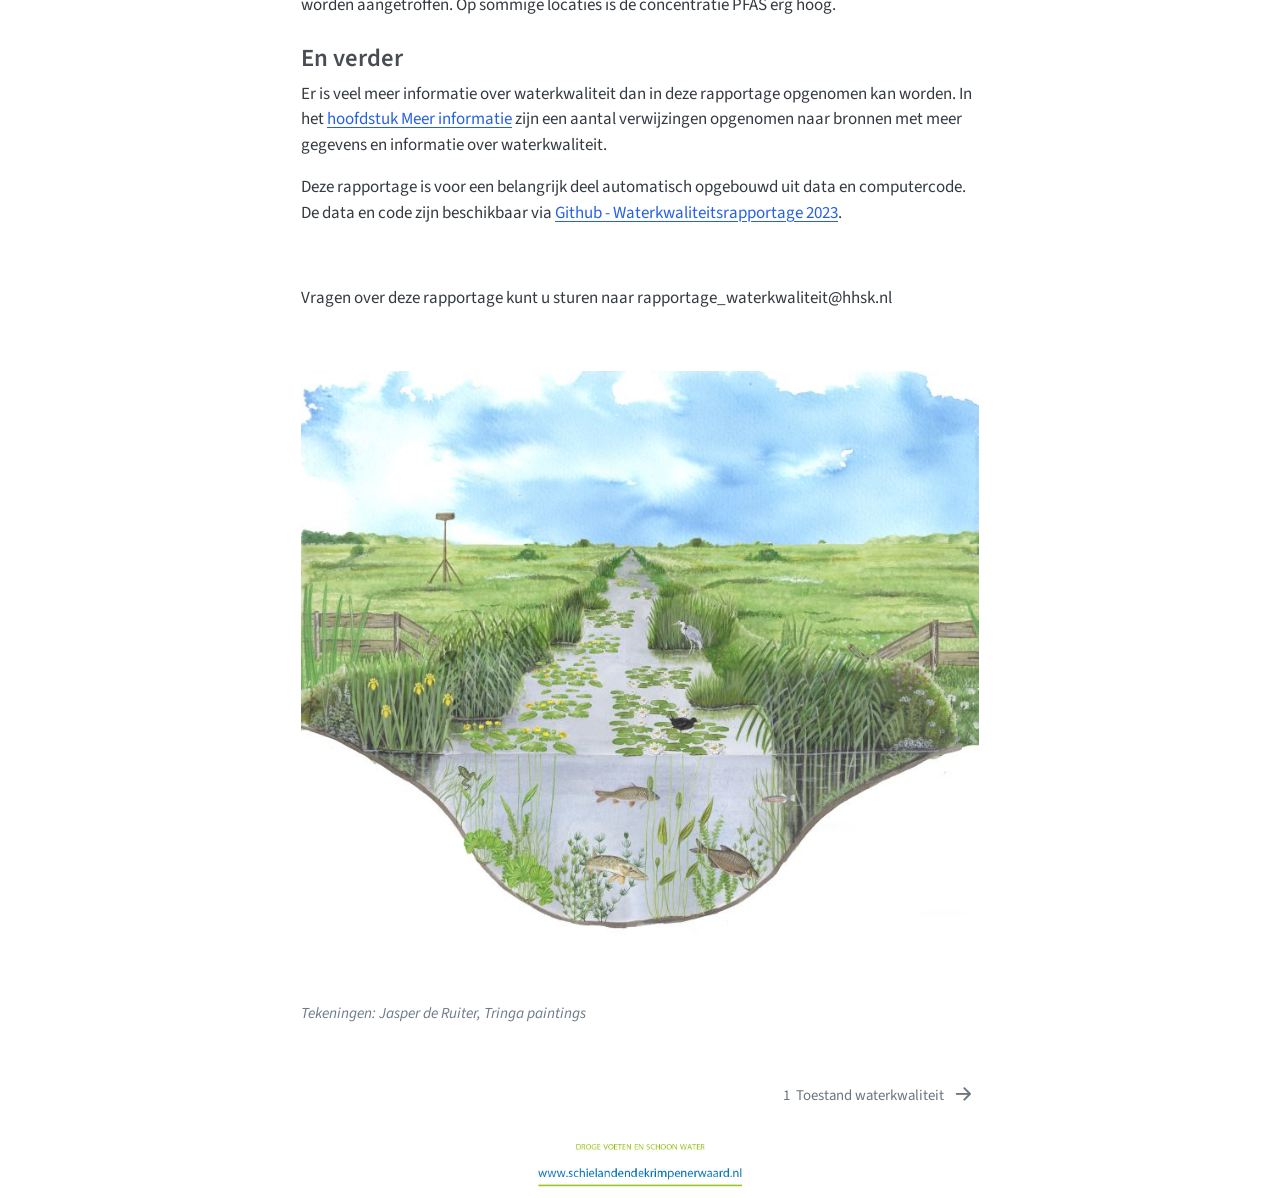
==== commit 48942583: "datum aangepast en figuur H1 aangepast" ====
--- a/_book/index.html
+++ b/_book/index.html
@@ -204,7 +204,7 @@
     <div>
     <div class="quarto-title-meta-heading">Datum</div>
     <div class="quarto-title-meta-contents">
-      <p class="date">23 januari 2024</p>
+      <p class="date">1 februari 2024</p>
     </div>
   </div>
   
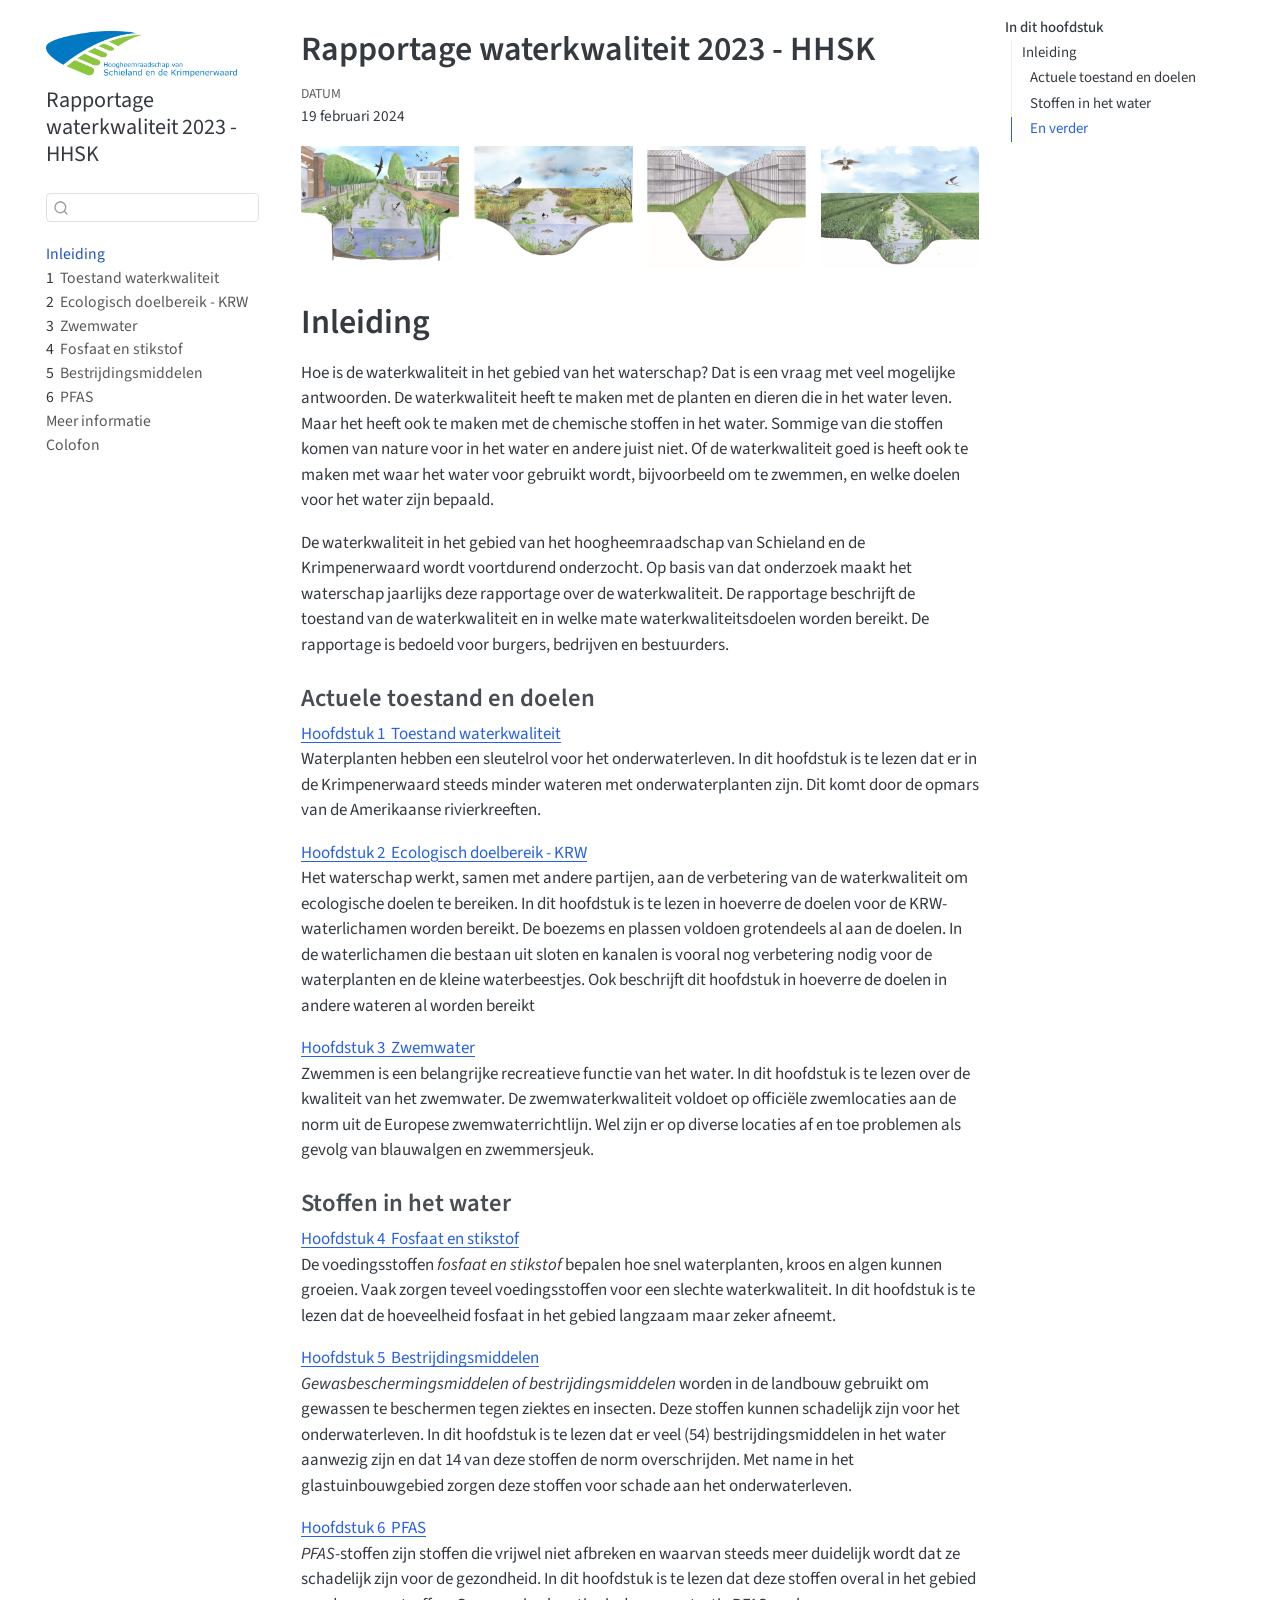
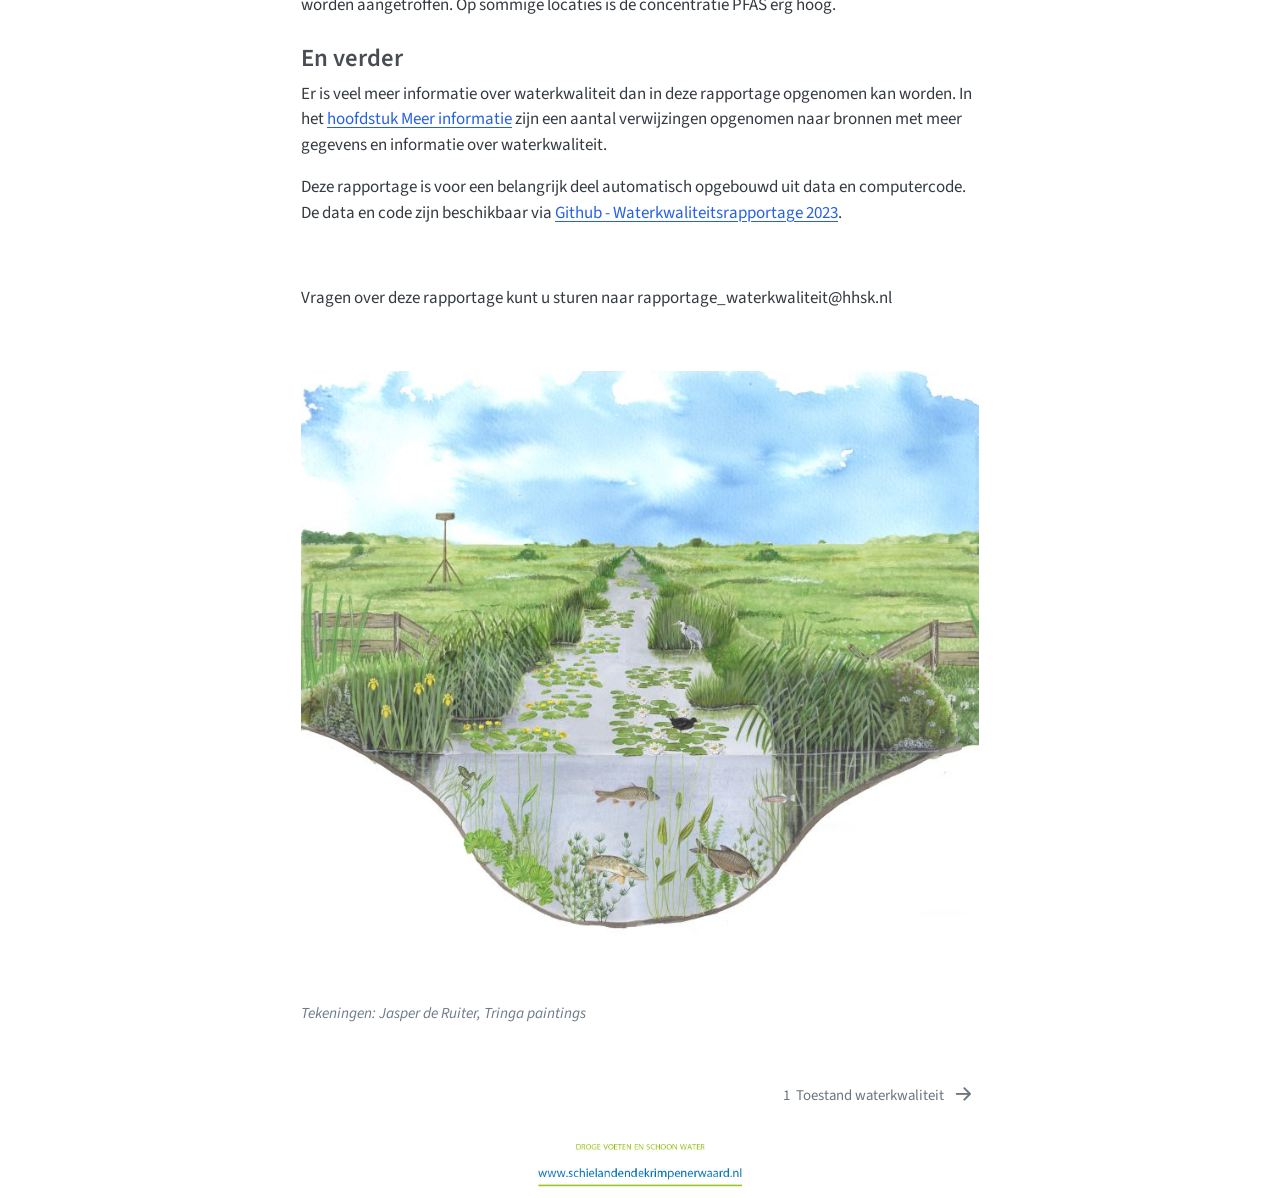
==== commit 32cd3788: "tekstuele aanpassingen" ====
--- a/_book/index.html
+++ b/_book/index.html
@@ -204,7 +204,7 @@
     <div>
     <div class="quarto-title-meta-heading">Datum</div>
     <div class="quarto-title-meta-contents">
-      <p class="date">1 februari 2024</p>
+      <p class="date">19 februari 2024</p>
     </div>
   </div>
   
@@ -236,7 +236,7 @@
 <p><a href="05-nutrienten.html" class="quarto-xref">Hoofdstuk&nbsp;<span>4&nbsp; Fosfaat en stikstof</span></a><br>
 De voedingsstoffen <em>fosfaat en stikstof</em> bepalen hoe snel waterplanten, kroos en algen kunnen groeien. Vaak zorgen teveel voedingsstoffen voor een slechte waterkwaliteit. In dit hoofdstuk is te lezen dat de hoeveelheid fosfaat in het gebied langzaam maar zeker afneemt.</p>
 <p><a href="06-bestrijdingsmiddelen.html" class="quarto-xref">Hoofdstuk&nbsp;<span>5&nbsp; Bestrijdingsmiddelen</span></a><br>
-<em>Gewasbeschermingsmiddelen of bestrijdingsmiddelen</em> worden in de landbouw gebruikt om gewassen te beschermen tegen ziektes en insecten. Deze stoffen kunnen schadelijk zijn voor het onderwaterleven. In is te lezen dat er veel (54) bestrijdingsmiddelen in het water aanwezig zijn en dat 14 van deze stoffen de norm overschrijden. Met name in het glastuinbouwgebied zorgen deze stoffen voor schade aan het onderwaterleven.</p>
+<em>Gewasbeschermingsmiddelen of bestrijdingsmiddelen</em> worden in de landbouw gebruikt om gewassen te beschermen tegen ziektes en insecten. Deze stoffen kunnen schadelijk zijn voor het onderwaterleven. In dit hoofdstuk is te lezen dat er veel (54) bestrijdingsmiddelen in het water aanwezig zijn en dat 14 van deze stoffen de norm overschrijden. Met name in het glastuinbouwgebied zorgen deze stoffen voor schade aan het onderwaterleven.</p>
 <p><a href="07-PFAS.html" class="quarto-xref">Hoofdstuk&nbsp;<span>6&nbsp; PFAS</span></a><br>
 <em>PFAS</em>-stoffen zijn stoffen die vrijwel niet afbreken en waarvan steeds meer duidelijk wordt dat ze schadelijk zijn voor de gezondheid. In dit hoofdstuk is te lezen dat deze stoffen overal in het gebied worden aangetroffen. Op sommige locaties is de concentratie PFAS erg hoog.</p>
 </section>
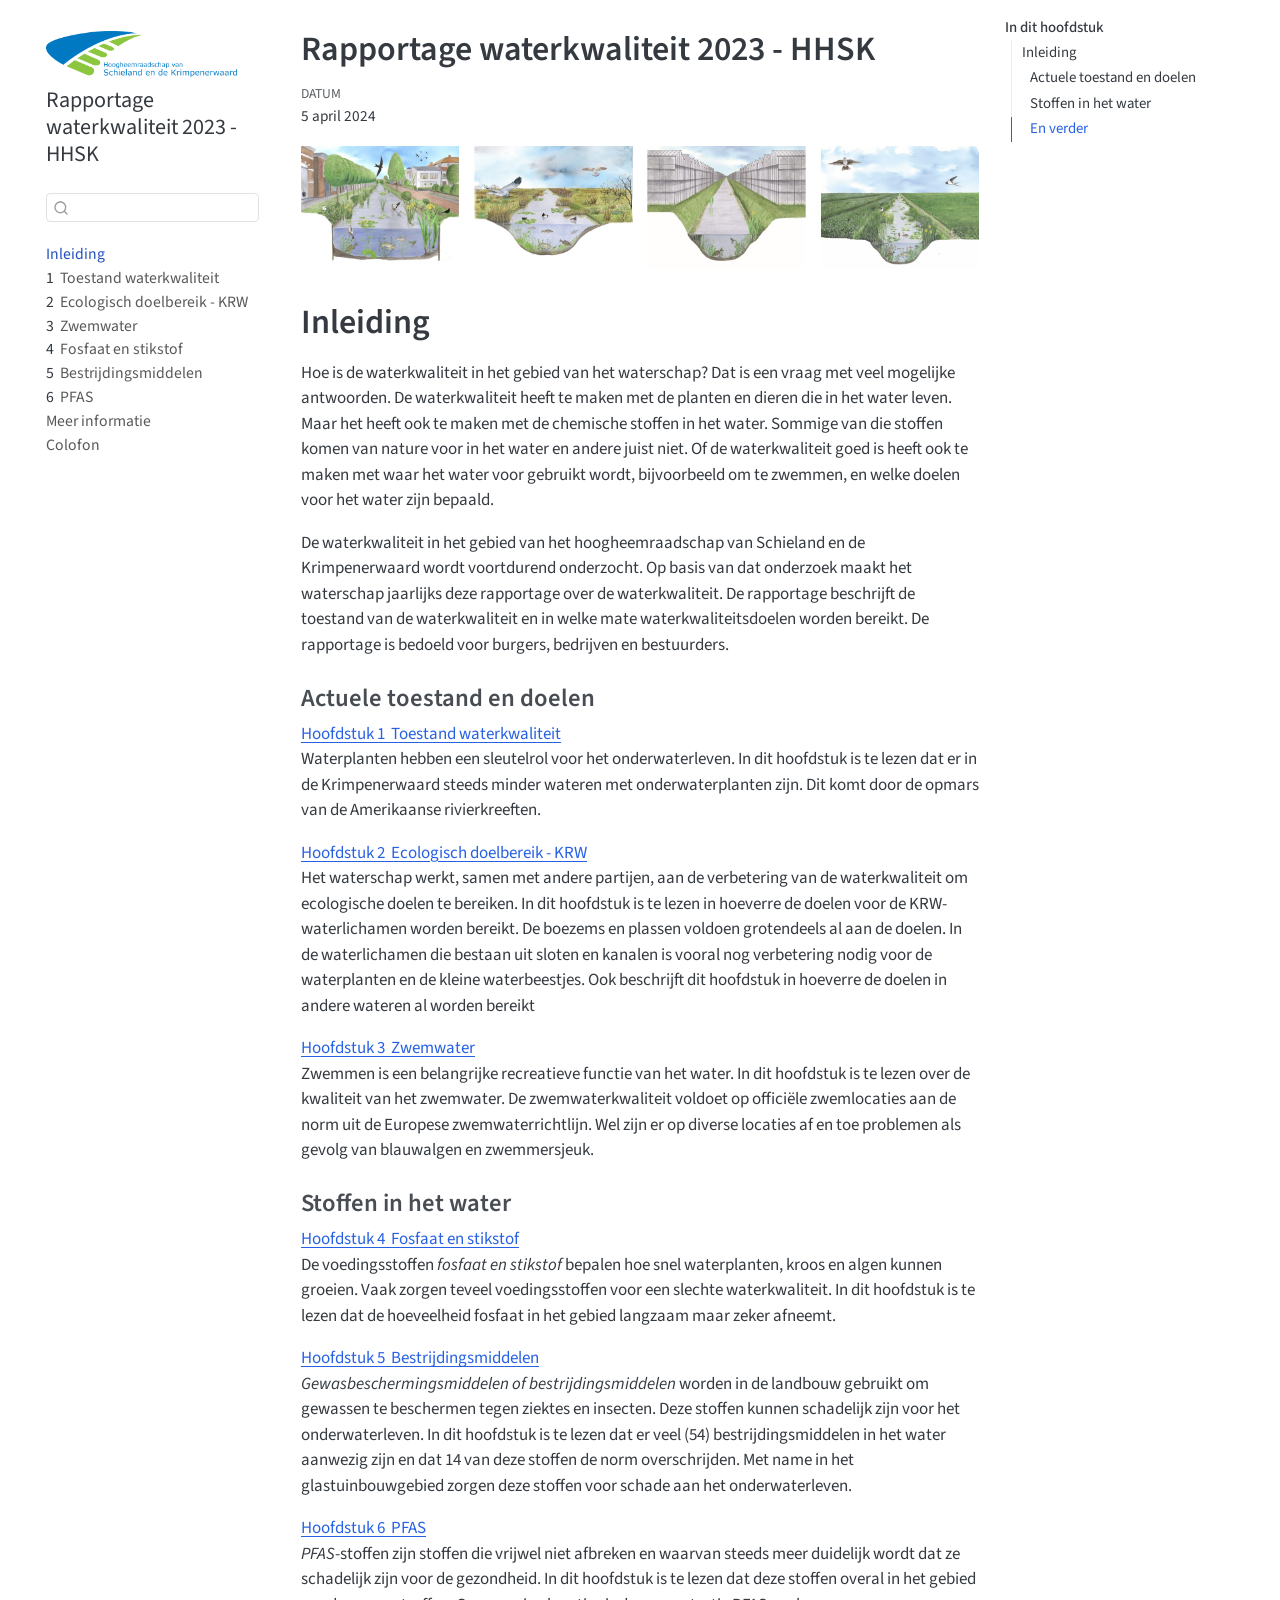
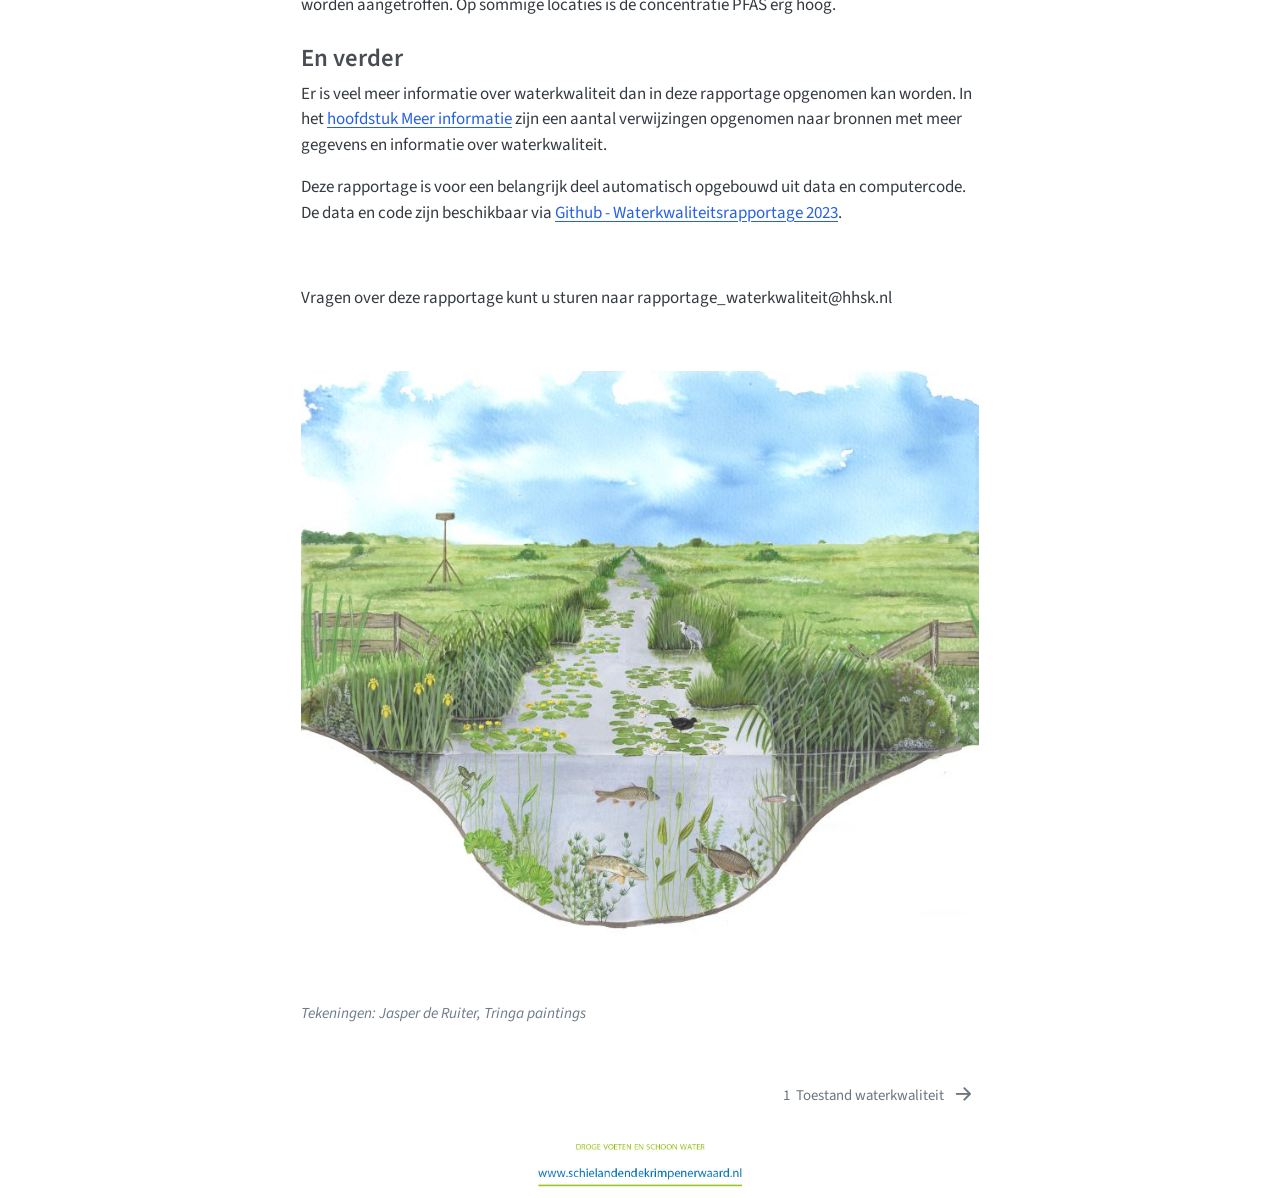
==== commit ac12914e: "update met alt-text" ====
--- a/_book/index.html
+++ b/_book/index.html
@@ -6,6 +6,7 @@
 
 <meta name="viewport" content="width=device-width, initial-scale=1.0, user-scalable=yes">
 
+<meta name="dcterms.date" content="2024-04-05">
 
 <title>Rapportage waterkwaliteit 2023 - HHSK</title>
 <style>
@@ -204,7 +205,7 @@
     <div>
     <div class="quarto-title-meta-heading">Datum</div>
     <div class="quarto-title-meta-contents">
-      <p class="date">19 februari 2024</p>
+      <p class="date">5 april 2024</p>
     </div>
   </div>
   
@@ -216,7 +217,7 @@
 </header>
 
 
-<p><img src="images/vier_watergangen_jdr.jpg" class="img-fluid"></p>
+<p><img src="images/vier_watergangen_jdr.jpg" class="img-fluid" alt="Vier typen gebieden met een watergang"></p>
 <section id="inleiding" class="level1 unnumbered">
 <h1 class="unnumbered">Inleiding</h1>
 <p>Hoe is de waterkwaliteit in het gebied van het waterschap? Dat is een vraag met veel mogelijke antwoorden. De waterkwaliteit heeft te maken met de planten en dieren die in het water leven. Maar het heeft ook te maken met de chemische stoffen in het water. Sommige van die stoffen komen van nature voor in het water en andere juist niet. Of de waterkwaliteit goed is heeft ook te maken met waar het water voor gebruikt wordt, bijvoorbeeld om te zwemmen, en welke doelen voor het water zijn bepaald.</p>
@@ -249,7 +250,7 @@
 <p><br></p>
 <div class="quarto-figure quarto-figure-center">
 <figure class="figure">
-<p><img src="images/zomer_veenweide_full_colour_800px.jpg" class="img-fluid figure-img"></p>
+<p><img src="images/zomer_veenweide_full_colour_800px.jpg" class="img-fluid figure-img" alt="Een watergang in agrarisch gebied"></p>
 <figcaption><em>Tekeningen: Jasper de Ruiter, Tringa paintings</em></figcaption>
 </figure>
 </div>
